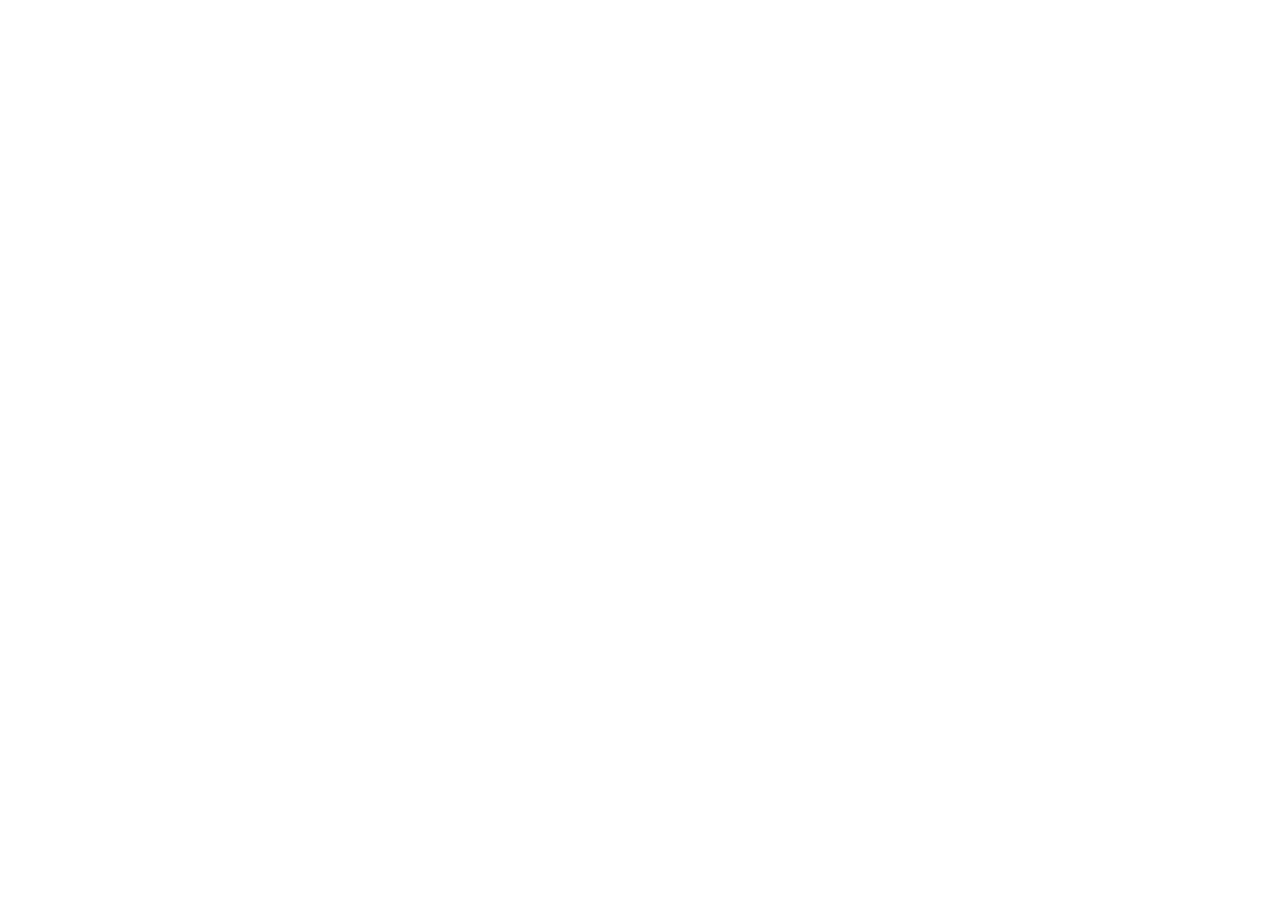
==== Progate HTML & CSS/index.html @ f0c8f847 "Add files via upload" ====
<!DOCTYPE html>
<html lang="en">
<head>
    <meta charset="UTF-8">
    <meta http-equiv="X-UA-Compatible" content="IE=edge">
    <meta name="viewport" content="width=device-width, initial-scale=1.0">
    <title>Progate HTML & CSS</title>
    <link rel="stylesheet" href="style.css">
</head>
<body>
    <!-- Bagian Header -->
    <header>

    </header>

    <!-- Bagian Footer -->
    <footer>

    </footer>
</body>
</html>
---- Progate HTML & CSS/style.css ----
/* Ini untuk mengambil font dari google font */
@import url('https://fonts.googleapis.com/css2?family=Mulish:ital,wght@0,300;0,400;0,500;0,700;1,300;1,400;1,500;1,700&display=swap');

*{
    margin: 0;
    padding: 0;
    box-sizing: border-box;
}

body{
    font-family: 'Mulish', sans-serif;
}

.container{
    max-width: 1140px;
}
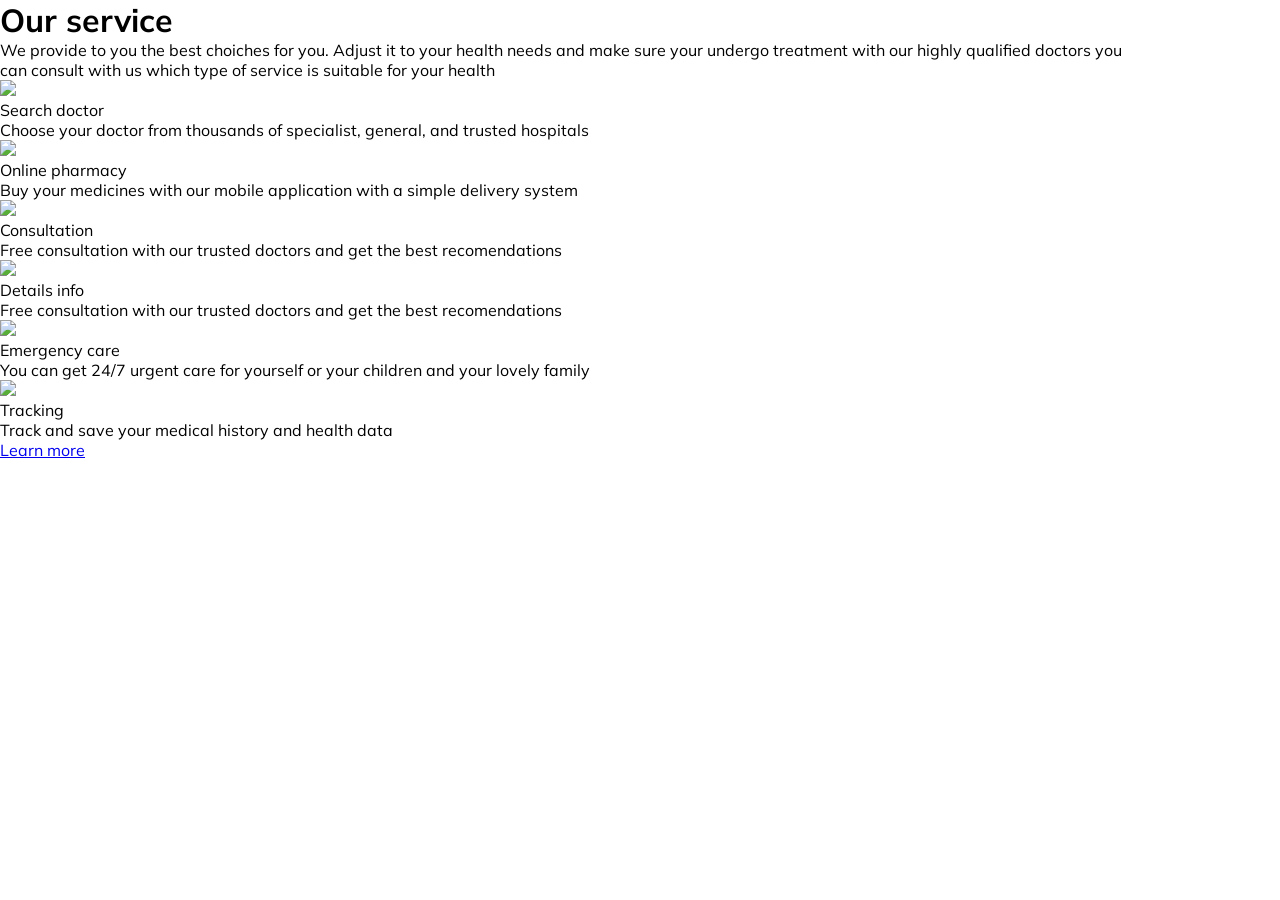
==== commit 57388c24: "Update index.html" ====
--- a/Progate HTML & CSS/index.html
+++ b/Progate HTML & CSS/index.html
@@ -12,10 +12,84 @@
     <header>
 
     </header>
+    
+    <!-- Bagian Services -->
+     <div class="lesson-wrapper">
+        <div class="container">
+            <!-- Heading-->
+            <div class="heading">
+                <h1>Our service</h1>
+                <p>We provide to you the best choiches for you. Adjust it to your health needs and make sure your undergo treatment with our highly qualified doctors you can consult with us which type of service is suitable for your health</p>
+            </div>
+
+            <!-- Macam - macam service-->
+            <div class="services">
+
+                <!-- Service 1-->
+                <div class="service">
+                    <div class="service-icon">
+                        <img src="https://github.com/Asifurrohman/progate-html-css/blob/f0c8f8474d02d9d926220e86a382071606f51126/Progate%20HTML%20&%20CSS/img/icon-search-doctor.png?raw=true" class="image">
+                        <p>Search doctor</p>
+                    </div>
+                    <p class="txt-contents">Choose your doctor from thousands of specialist, general, and trusted hospitals</p>
+                </div>
+
+                <!-- Service 2-->
+                <div class="service">
+                    <div class="service-icon">
+                        <img src="https://github.com/Asifurrohman/progate-html-css/blob/f0c8f8474d02d9d926220e86a382071606f51126/Progate%20HTML%20&%20CSS/img/icon-online-pharmacy.png?raw=true" class="image">
+                        <p>Online pharmacy</p>
+                    </div>
+                    <p class="txt-contents">Buy your medicines with our mobile application with a simple delivery system</p>
+                </div>
+
+                <!-- Service 3-->
+                <div class="service">
+                    <div class="service-icon">
+                        <img src="https://github.com/Asifurrohman/progate-html-css/blob/f0c8f8474d02d9d926220e86a382071606f51126/Progate%20HTML%20&%20CSS/img/icon-consultation.png?raw=true" class="image">
+                        <p>Consultation</p>
+                    </div>
+                    <p class="txt-contents">Free consultation with our trusted doctors and get the best recomendations</p>
+                </div>
+
+                <!-- Service 4-->
+                <div class="service">
+                    <div class="service-icon">
+                        <img src="https://github.com/Asifurrohman/progate-html-css/blob/f0c8f8474d02d9d926220e86a382071606f51126/Progate%20HTML%20&%20CSS/img/icon-details-info.png?raw=true" class="image">
+                        <p>Details info</p>
+                    </div>
+                    <p class="txt-contents">Free consultation with our trusted doctors and get the best recomendations</p>
+                </div>
+
+                <!-- Service 5-->
+                <div class="service">
+                    <div class="service-icon">
+                        <img src="https://github.com/Asifurrohman/progate-html-css/blob/f0c8f8474d02d9d926220e86a382071606f51126/Progate%20HTML%20&%20CSS/img/icon-emergency-care.png?raw=true" class="image">
+                        <p>Emergency care</p>
+                    </div>
+                    <p class="txt-contents">You can get 24/7 urgent care for yourself or your children and your lovely family</p>
+                </div>
+
+                <!-- Service 6-->
+                <div class="service">
+                    <div class="service-icon">
+                        <img src="https://github.com/Asifurrohman/progate-html-css/blob/f0c8f8474d02d9d926220e86a382071606f51126/Progate%20HTML%20&%20CSS/img/icon-tracking.png?raw=true" class="image">
+                        <p>Tracking</p>
+                    </div>
+                    <p class="txt-contents">Track and save your medical history and health data </p>
+                </div>
+            </div>
+            
+            <!-- button learn more-->
+            <div class="learn-more">
+                <a href="#" class="btn learn">Learn more</a>  
+            </div>
+        </div>
+    </div>
 
     <!-- Bagian Footer -->
     <footer>
 
     </footer>
 </body>
-</html>+</html>
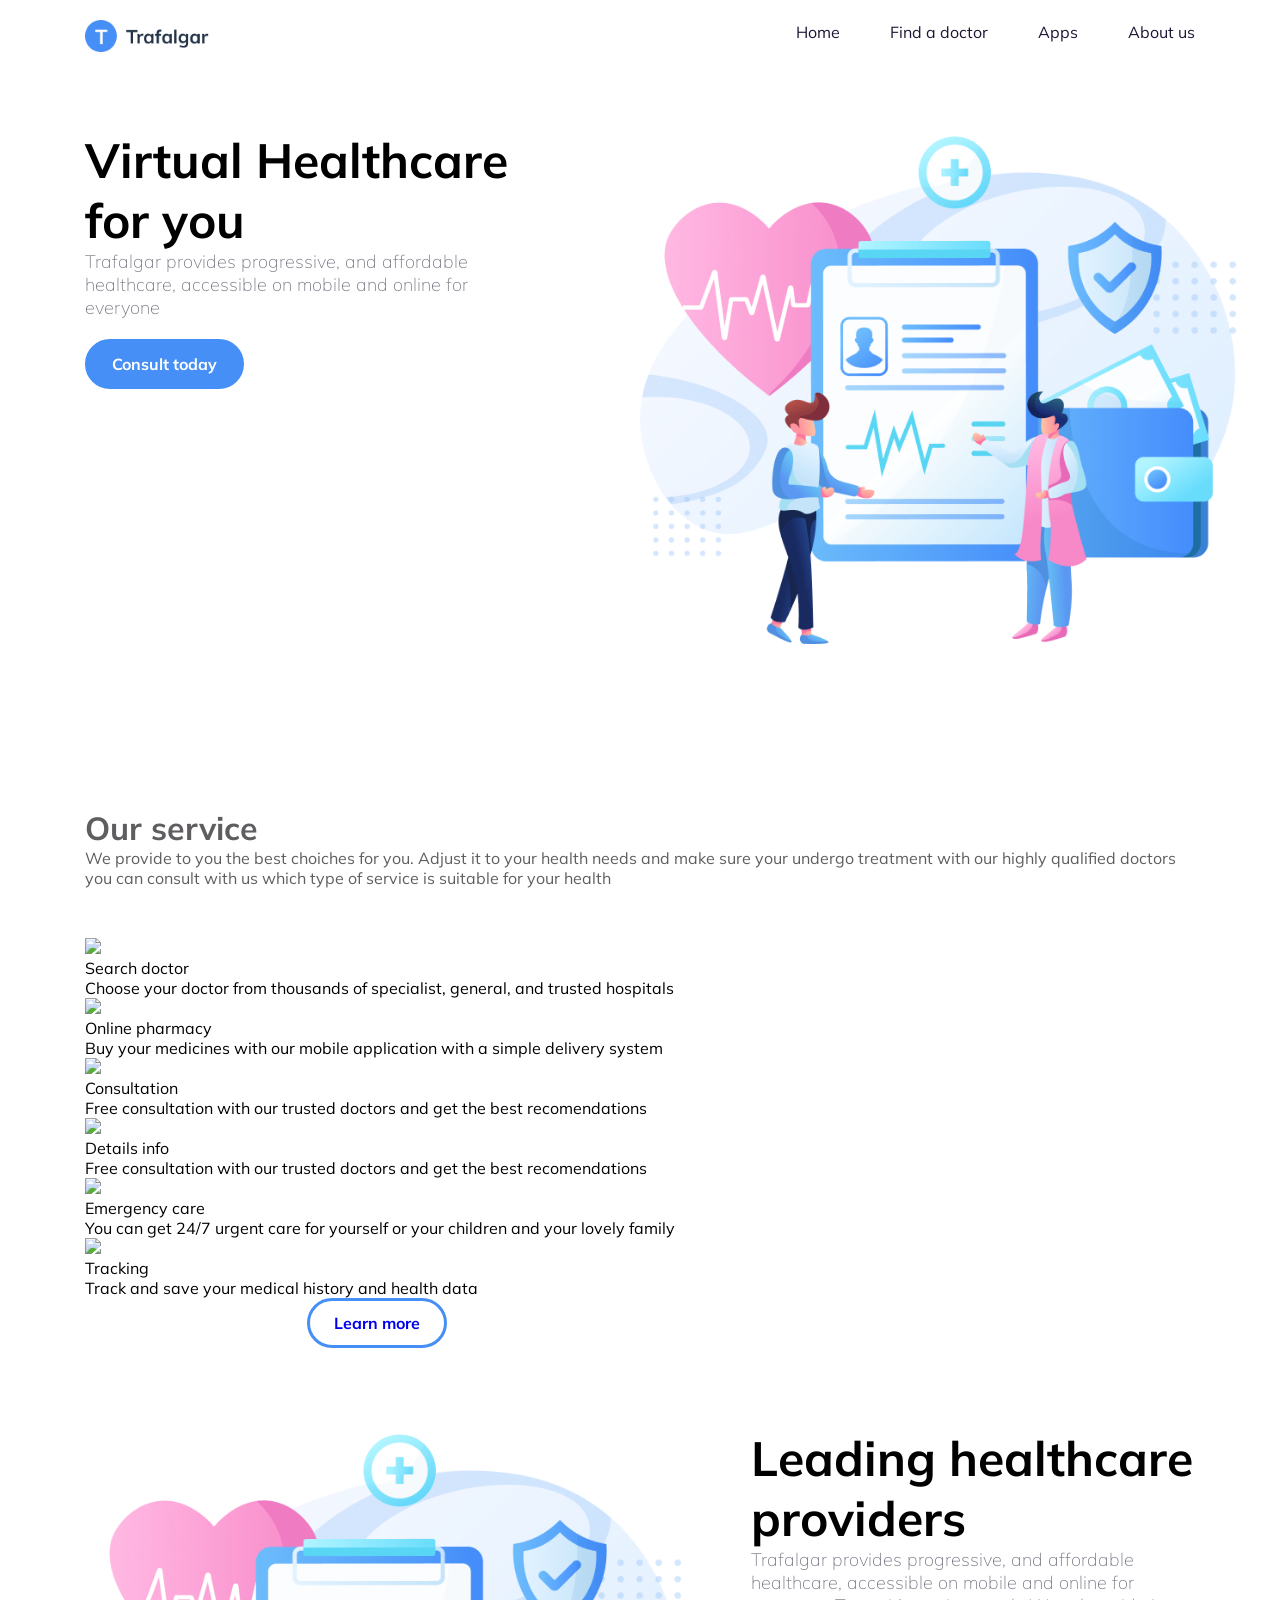
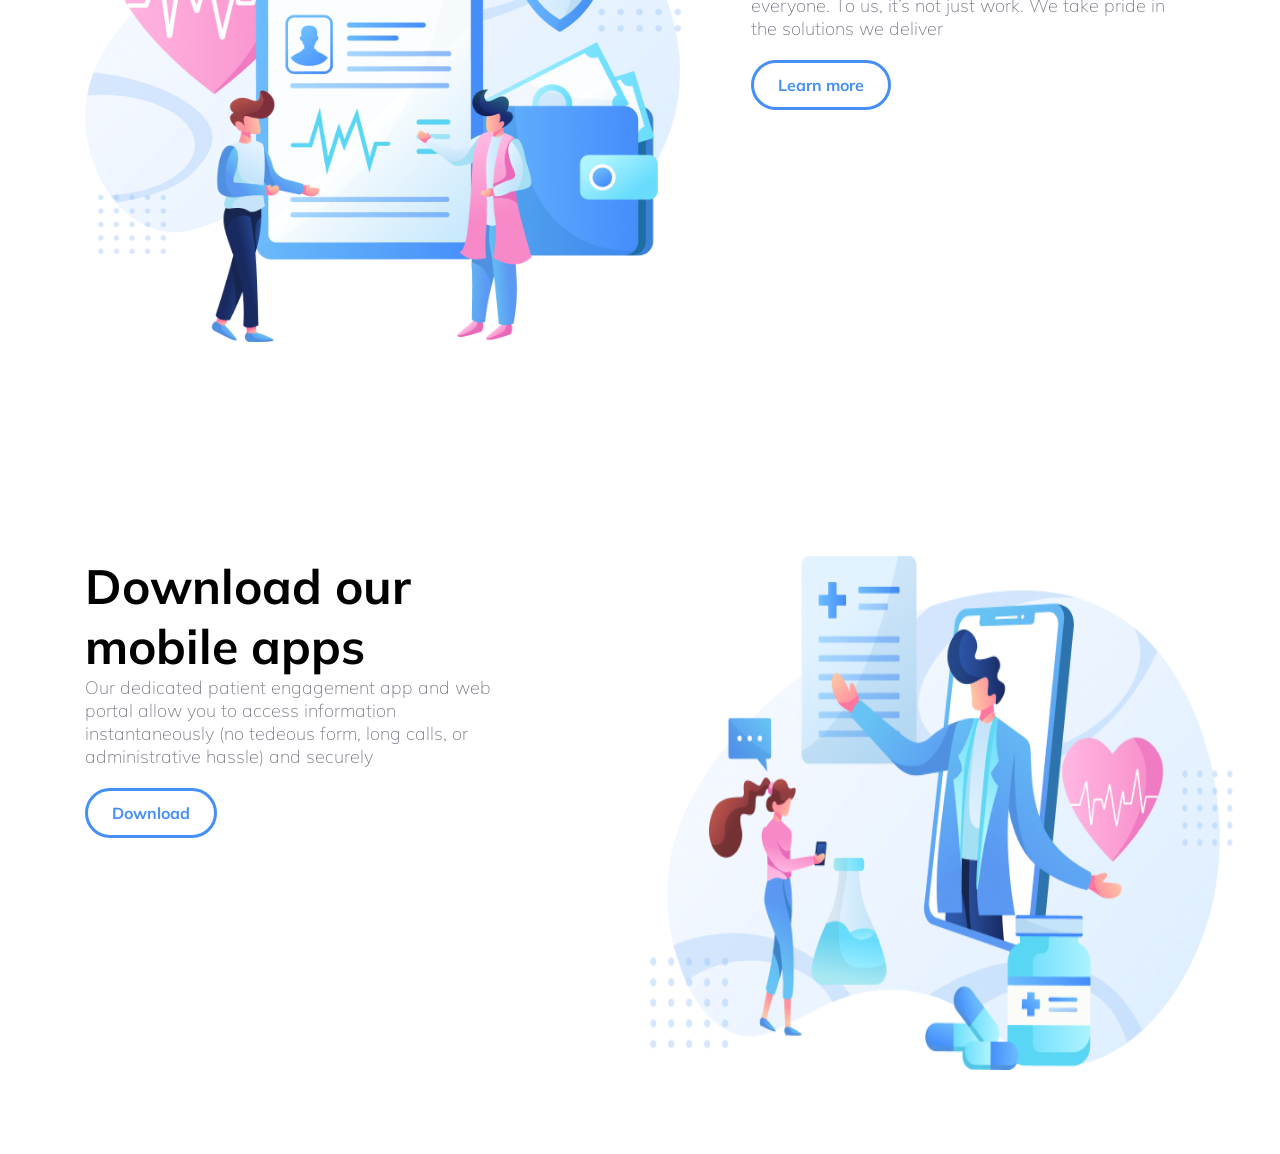
==== commit ab0987cc: "header, body, and styling" ====
--- a/Progate HTML & CSS/index.html
+++ b/Progate HTML & CSS/index.html
@@ -10,8 +10,47 @@
 <body>
     <!-- Bagian Header -->
     <header>
+        <div class="container">
+            <div class="header-left">
+              <img class="logo" src="img/logo.png">
+            </div>
+            <span class="fa fa-bars menu-icon"></span>
+            <div class="header-right">
+              <a href="#">Home</a>
+              <a href="#">Find a doctor</a>
+              <a href="#">Apps</a>
+              <a href="#">About us</a>
+            </div>
+          </div>
+    </header>
+    <div class="top-wrapper">
+      <div class="container">
+          <div></div>
+      </div>
+    </div>
 
-    </header>
+    <!-- Virtual Healthcare for you -->
+    <div class="dashboard-wrapper">
+        <div class="container">
+          <div class="heading">
+            <h2></h2>
+          </div>
+          <div class="boards">
+            <div class="board">
+                <h1>Virtual Healthcare for you</h1>
+                <p>Trafalgar provides progressive, and affordable healthcare, accessible on mobile and online for everyone</p>
+                <div class="btn-wrapper">
+                    <a href="#" class="btn consult">Consult today</a>
+                </div>
+            </div>
+            <div class="board">
+                <img src="img/header-illustration.png">
+            </div>
+            <div class="clear"></div>
+          </div>
+        </div>
+      </div>
+
     
     <!-- Bagian Services -->
      <div class="lesson-wrapper">
@@ -87,6 +126,50 @@
         </div>
     </div>
 
+          <!-- Leading healthcare providers -->
+          <div class="dashboard-wrapper">
+            <div class="container">
+              <div class="heading">
+                <h2></h2>
+              </div>
+              <div class="boards">
+                <div class="board2">
+                  <img src="img/header-illustration.png" alt="">
+                </div>
+                <div class="board2">
+                    <h1>Leading healthcare providers</h1>
+                    <p>Trafalgar provides progressive, and affordable healthcare, accessible on mobile and online for everyone. To us, it’s not just work. We take pride in the solutions we deliver</p>
+                    <div class="btn-wrapper">
+                        <a href="#" class="btn learn-more">Learn more</a>
+                    </div>
+                </div>
+                <div class="clear"></div>
+              </div>
+            </div>
+          </div>
+    
+          <!-- Download our mobile apps -->
+          <div class="dashboard-wrapper">
+            <div class="container">
+              <div class="heading">
+                <h2></h2>
+              </div>
+              <div class="boards">
+                <div class="board">
+                    <h1>Download our mobile apps</h1>
+                    <p>Our dedicated patient engagement app and web portal allow you to access information instantaneously (no tedeous form, long calls, or administrative hassle) and securely</p>
+                    <div class="btn-wrapper">
+                        <a href="#" class="btn download">Download</a>
+                    </div>
+                </div>
+                <div class="board">
+                    <img src="img/download-illustration.png">
+                </div>
+                <div class="clear"></div>
+              </div>
+            </div>
+          </div>    
+
     <!-- Bagian Footer -->
     <footer>
 
--- a/Progate HTML & CSS/style.css
+++ b/Progate HTML & CSS/style.css
@@ -11,6 +11,162 @@
     font-family: 'Mulish', sans-serif;
 }
 
-.container{
+a {
+    text-decoration: none;
+  }
+  
+  .clear {
+    clear: left;
+  }
+  
+  .container {
     max-width: 1140px;
-}+    width: 100%;
+    padding: 0 15px;
+    margin: 0 auto;
+  }
+  
+  .top-wrapper {
+    background-size: cover;
+    color: white;
+    text-align: center;
+  }
+
+  /*buttons*/
+  .btn-wrapper {
+    text-align: center;
+    margin: 20px 0;
+  }
+  
+  .btn-wrapper p {
+    margin: 10px 0;
+  }
+
+  .consult{
+      background-color: #458FF6;
+      color: white;
+      font-weight: bold;
+  }
+
+  .learn-more, .download{
+    background-color: white;
+    color: #458FF6;
+    font-weight: bold;
+  }  
+
+  
+  .btn{
+    padding: 12px 24px;
+    border-radius: 55px;
+    text-align: center;
+    left: 0;
+    float: left;
+    border-color: #458FF6;
+    border-style: solid;
+  }
+  
+  .btn:hover {
+    opacity: 1;
+  }
+
+  /*header*/
+  header {
+    height: 65px;
+    width: 100%;
+    background-color: white;
+    position :fixed;
+    top: 0;
+    z-index: 10;
+  }
+  
+  .logo {
+    width: 124px;
+    margin-top: 20px;
+  }
+  
+  .header-left {
+    float: left;
+  }
+  
+  .header-right {
+    float: right;
+    margin-right: -25px;
+  }
+  
+  .header-right a {
+    line-height: 65px;
+    padding: 0 25px;
+    color: #1F1534;
+    display: block;
+    float: left;
+    transition: all 0.5s;
+  }
+  
+  .header-right a:hover {
+    color: black;
+  }
+  
+  /*"Our Services" section*/
+  .service-wrapper {
+    padding-bottom: 80px;
+    padding-left: 5%;
+    padding-right: 5%;
+    padding-top: 80px;
+    background-color: #F8F8F8;
+    text-align: center;
+  }
+  
+  /*dashboards*/
+  .heading {
+    padding-top: 80px;
+    padding-bottom: 50px;
+    color: #5f5d60;
+  }
+
+  .dashboard-wrapper{
+    padding-bottom: 80px;
+    padding-left: 5%;
+    padding-right: 5%;
+    background-color:white;
+    text-align: left;
+
+  }
+
+  .board{
+      float:left;
+      width: 50%;
+  }
+
+  .board img{
+      width: 596px;
+      height: 514px;
+  }
+
+  .board2{
+    float:left;
+    width: 50%;
+  }
+
+  .board2 img{
+    width: 596px;
+    height: 514px;
+  }
+
+  .board2 h1, .board2 p, .learn-more{
+    margin-left: 20%;
+  }
+
+  .board h1, .board2 h1{
+    font-size: 48px;
+    font-weight: bold;
+  }
+
+  .board p, .board2 p{
+    color: #7D7987;
+    font-size: 18px;
+    font-weight: lighter;
+  }
+
+  .board p, .board h1, .consult, .download{
+    margin-right: 20%;
+  }
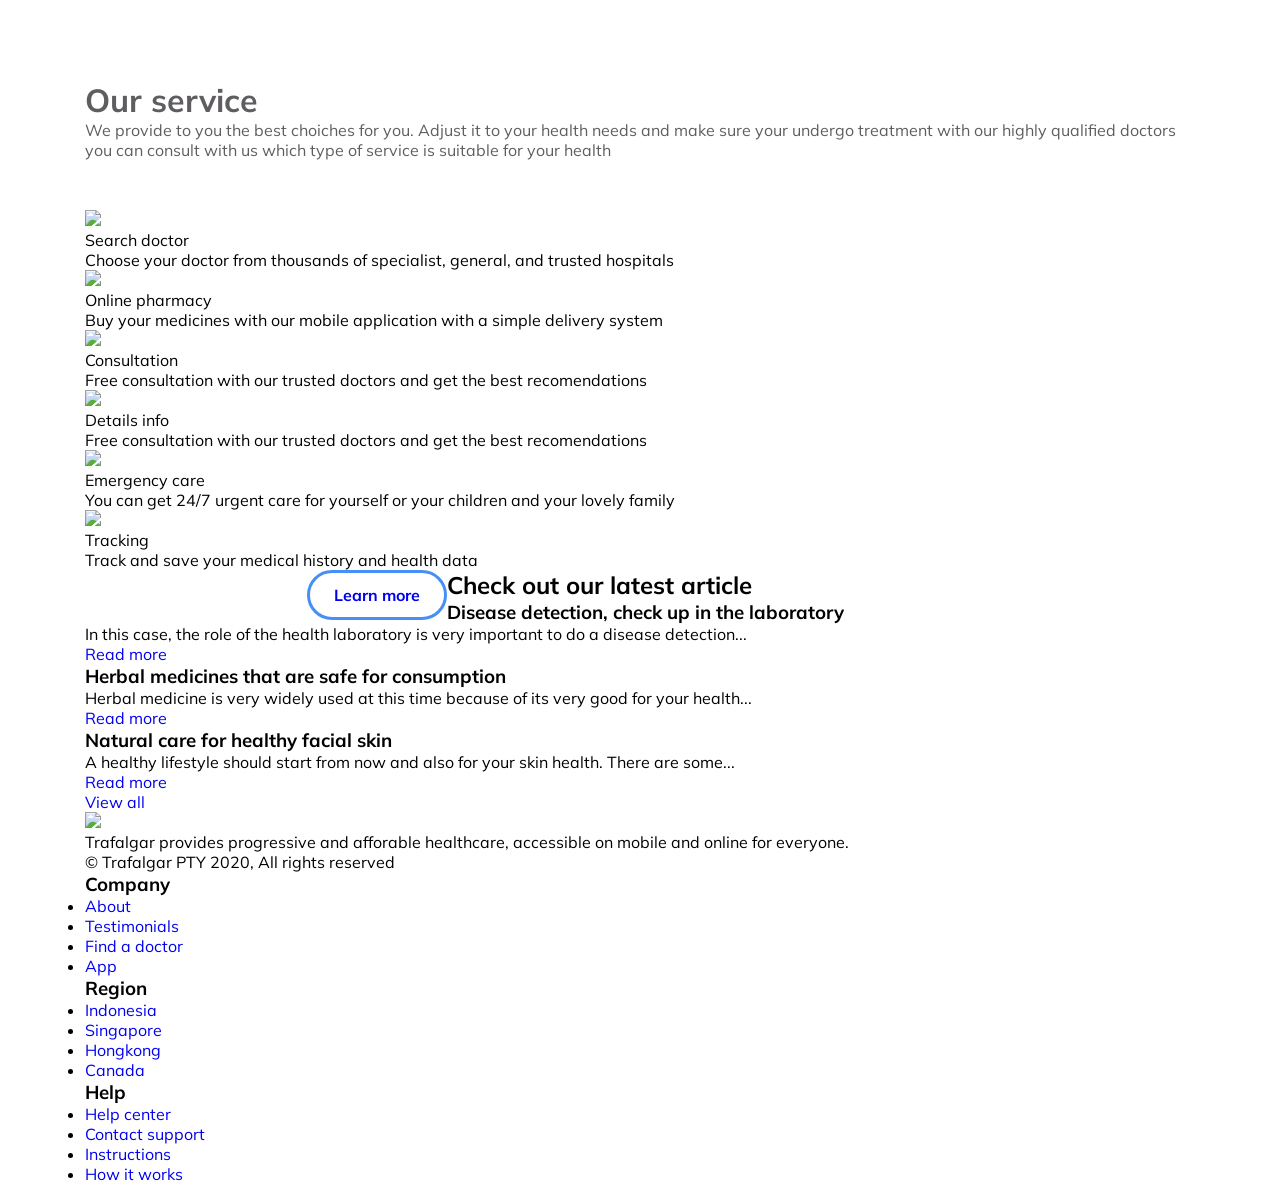
==== commit ee2598aa: "Update index.html" ====
--- a/Progate HTML & CSS/index.html
+++ b/Progate HTML & CSS/index.html
@@ -10,47 +10,8 @@
 <body>
     <!-- Bagian Header -->
     <header>
-        <div class="container">
-            <div class="header-left">
-              <img class="logo" src="img/logo.png">
-            </div>
-            <span class="fa fa-bars menu-icon"></span>
-            <div class="header-right">
-              <a href="#">Home</a>
-              <a href="#">Find a doctor</a>
-              <a href="#">Apps</a>
-              <a href="#">About us</a>
-            </div>
-          </div>
+
     </header>
-    <div class="top-wrapper">
-      <div class="container">
-          <div></div>
-      </div>
-    </div>
-
-    <!-- Virtual Healthcare for you -->
-    <div class="dashboard-wrapper">
-        <div class="container">
-          <div class="heading">
-            <h2></h2>
-          </div>
-          <div class="boards">
-            <div class="board">
-                <h1>Virtual Healthcare for you</h1>
-                <p>Trafalgar provides progressive, and affordable healthcare, accessible on mobile and online for everyone</p>
-                <div class="btn-wrapper">
-                    <a href="#" class="btn consult">Consult today</a>
-                </div>
-            </div>
-            <div class="board">
-                <img src="img/header-illustration.png">
-            </div>
-            <div class="clear"></div>
-          </div>
-        </div>
-      </div>
-
     
     <!-- Bagian Services -->
      <div class="lesson-wrapper">
@@ -126,53 +87,94 @@
         </div>
     </div>
 
-          <!-- Leading healthcare providers -->
-          <div class="dashboard-wrapper">
-            <div class="container">
-              <div class="heading">
-                <h2></h2>
-              </div>
-              <div class="boards">
-                <div class="board2">
-                  <img src="img/header-illustration.png" alt="">
-                </div>
-                <div class="board2">
-                    <h1>Leading healthcare providers</h1>
-                    <p>Trafalgar provides progressive, and affordable healthcare, accessible on mobile and online for everyone. To us, it’s not just work. We take pride in the solutions we deliver</p>
-                    <div class="btn-wrapper">
-                        <a href="#" class="btn learn-more">Learn more</a>
-                    </div>
-                </div>
-                <div class="clear"></div>
-              </div>
-            </div>
-          </div>
+    <!-- Bagian Articles -->
+    <div class="articles">
+		<div class="container">
+			<div class="head-article">
+				<h2>Check out our latest article</h2>
+				<div class="line"></div>
+			</div>
+            
+            <!-- Isi Bagian Artikel -->
+			<div class="main-article">
+				<div class="artikel">
+					<div class="article-img article-img-1"></div>
+					<div class="ket">
+						<h3>Disease detection, check up in the laboratory</h3>
+						<p>In this case, the role of the health laboratory is very important to do a disease detection...</p>
+						<a href="#">Read more</a>
+					</div>
+				</div>
+                
+				<div class="artikel">
+					<div class="article-img article-img-2"></div>
+					<div class="ket">
+						<h3>Herbal medicines that are safe for consumption</h3>
+						<p>Herbal medicine is very widely used at this time because of its very good for your health...</p>
+						<a href="#">Read more</a>
+					</div>
+				</div>
+                
+				<div class="artikel">
+					<div class="article-img article-img-3"></div>
+					<div class="ket">
+						<h3>Natural care for healthy facial skin</h3>
+						<p>A healthy lifestyle should start from now and also for your skin health. There are some...</p>
+					<a href="#">Read more</a>
+					</div>
+				</div>
+			</div>
+            
+			<div class="view-btn">
+				<a href="#">View all</a>
+			</div>
+		</div>
+	</div>
     
-          <!-- Download our mobile apps -->
-          <div class="dashboard-wrapper">
-            <div class="container">
-              <div class="heading">
-                <h2></h2>
-              </div>
-              <div class="boards">
-                <div class="board">
-                    <h1>Download our mobile apps</h1>
-                    <p>Our dedicated patient engagement app and web portal allow you to access information instantaneously (no tedeous form, long calls, or administrative hassle) and securely</p>
-                    <div class="btn-wrapper">
-                        <a href="#" class="btn download">Download</a>
-                    </div>
-                </div>
-                <div class="board">
-                    <img src="img/download-illustration.png">
-                </div>
-                <div class="clear"></div>
-              </div>
-            </div>
-          </div>    
-
     <!-- Bagian Footer -->
     <footer>
+        <div class="container">
 
+			<!-- Paling kiri -->
+			<div class="trafalgar">
+				<img src="logo-white.png">
+				<p class="desc">Trafalgar provides progressive and afforable healthcare, accessible on mobile and online for everyone.</p>
+				<p class="copyright">&copy Trafalgar PTY 2020, All rights reserved</p>
+			</div>
+
+			<!-- Kolom company -->
+			<div class="footer-links">
+				<h3>Company</h3>
+				<ul class="links">
+					<li><a href="#">About</a></li>
+					<li><a href="#">Testimonials</a></li>
+					<li><a href="#">Find a doctor</a></li>
+					<li><a href="#">App</a></li>
+				</ul>
+			</div>
+
+			<!-- kolom region -->
+			<div class="footer-links">
+				<h3>Region</h3>
+				<ul class="links">
+					<li><a href="#">Indonesia</a></li>
+					<li><a href="#">Singapore</a></li>
+					<li><a href="#">Hongkong</a></li>
+					<li><a href="#">Canada</a></li>
+				</ul>
+			</div>
+
+			<!-- kolom help -->
+			<div class="footer-links">
+				<h3>Help</h3>
+				<ul class="links">
+					<li><a href="#">Help center</a></li>
+					<li><a href="#">Contact support</a></li>
+					<li><a href="#">Instructions</a></li>
+					<li><a href="#">How it works</a></li>
+				</ul>
+			</div>
+		</div>
     </footer>
 </body>
 </html>
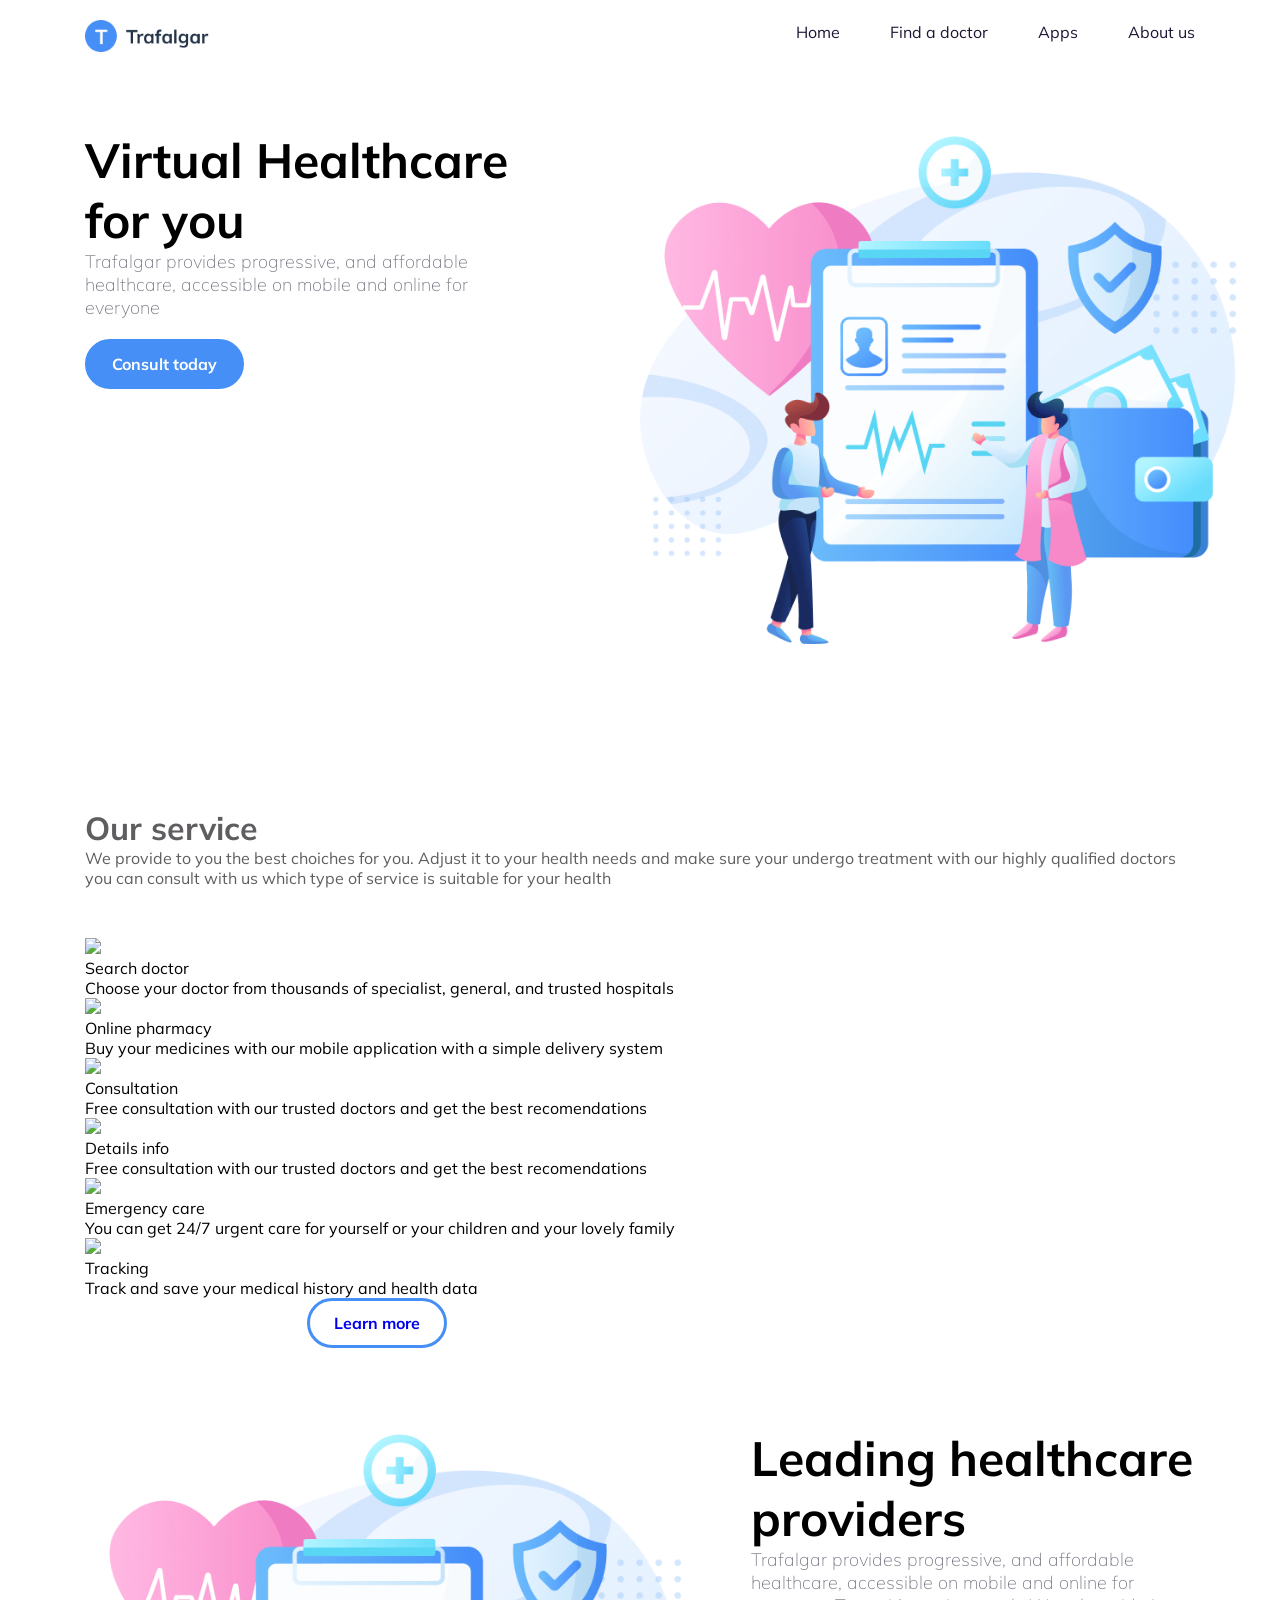
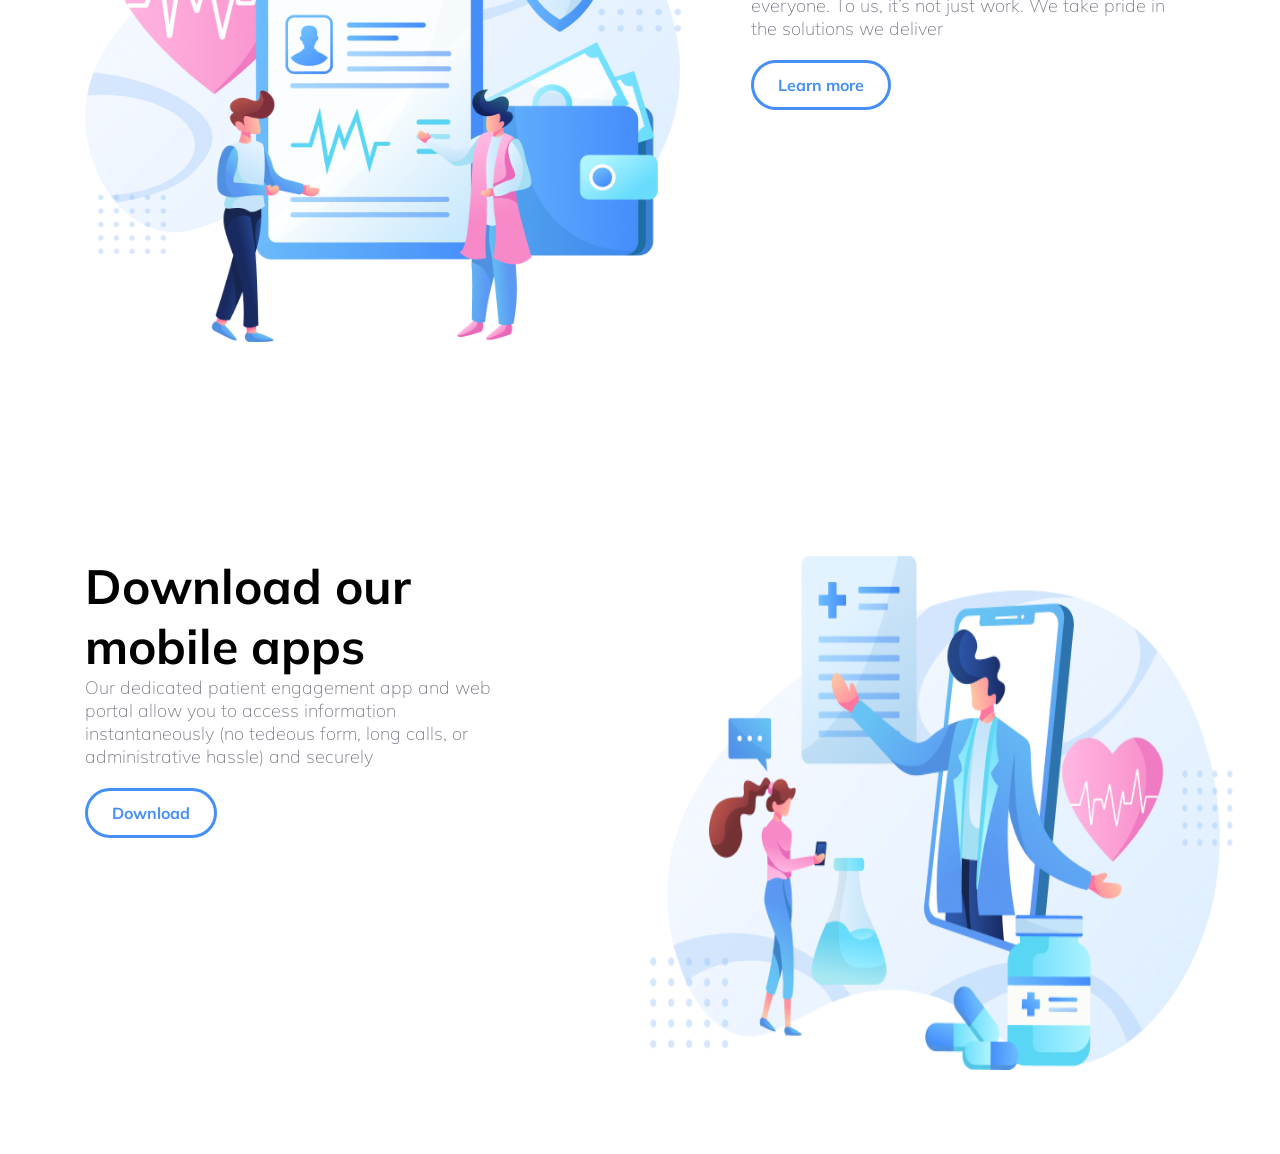
==== commit 5453b664: "Merge pull request #2 from azalia17/main Header, Body, and styling" ====
--- a/Progate HTML & CSS/index.html
+++ b/Progate HTML & CSS/index.html
@@ -10,8 +10,47 @@
 <body>
     <!-- Bagian Header -->
     <header>
+        <div class="container">
+            <div class="header-left">
+              <img class="logo" src="img/logo.png">
+            </div>
+            <span class="fa fa-bars menu-icon"></span>
+            <div class="header-right">
+              <a href="#">Home</a>
+              <a href="#">Find a doctor</a>
+              <a href="#">Apps</a>
+              <a href="#">About us</a>
+            </div>
+          </div>
+    </header>
+    <div class="top-wrapper">
+      <div class="container">
+          <div></div>
+      </div>
+    </div>
 
-    </header>
+    <!-- Virtual Healthcare for you -->
+    <div class="dashboard-wrapper">
+        <div class="container">
+          <div class="heading">
+            <h2></h2>
+          </div>
+          <div class="boards">
+            <div class="board">
+                <h1>Virtual Healthcare for you</h1>
+                <p>Trafalgar provides progressive, and affordable healthcare, accessible on mobile and online for everyone</p>
+                <div class="btn-wrapper">
+                    <a href="#" class="btn consult">Consult today</a>
+                </div>
+            </div>
+            <div class="board">
+                <img src="img/header-illustration.png">
+            </div>
+            <div class="clear"></div>
+          </div>
+        </div>
+      </div>
+
     
     <!-- Bagian Services -->
      <div class="lesson-wrapper">
@@ -87,94 +126,53 @@
         </div>
     </div>
 
-    <!-- Bagian Articles -->
-    <div class="articles">
-		<div class="container">
-			<div class="head-article">
-				<h2>Check out our latest article</h2>
-				<div class="line"></div>
-			</div>
-            
-            <!-- Isi Bagian Artikel -->
-			<div class="main-article">
-				<div class="artikel">
-					<div class="article-img article-img-1"></div>
-					<div class="ket">
-						<h3>Disease detection, check up in the laboratory</h3>
-						<p>In this case, the role of the health laboratory is very important to do a disease detection...</p>
-						<a href="#">Read more</a>
-					</div>
-				</div>
-                
-				<div class="artikel">
-					<div class="article-img article-img-2"></div>
-					<div class="ket">
-						<h3>Herbal medicines that are safe for consumption</h3>
-						<p>Herbal medicine is very widely used at this time because of its very good for your health...</p>
-						<a href="#">Read more</a>
-					</div>
-				</div>
-                
-				<div class="artikel">
-					<div class="article-img article-img-3"></div>
-					<div class="ket">
-						<h3>Natural care for healthy facial skin</h3>
-						<p>A healthy lifestyle should start from now and also for your skin health. There are some...</p>
-					<a href="#">Read more</a>
-					</div>
-				</div>
-			</div>
-            
-			<div class="view-btn">
-				<a href="#">View all</a>
-			</div>
-		</div>
-	</div>
+          <!-- Leading healthcare providers -->
+          <div class="dashboard-wrapper">
+            <div class="container">
+              <div class="heading">
+                <h2></h2>
+              </div>
+              <div class="boards">
+                <div class="board2">
+                  <img src="img/header-illustration.png" alt="">
+                </div>
+                <div class="board2">
+                    <h1>Leading healthcare providers</h1>
+                    <p>Trafalgar provides progressive, and affordable healthcare, accessible on mobile and online for everyone. To us, it’s not just work. We take pride in the solutions we deliver</p>
+                    <div class="btn-wrapper">
+                        <a href="#" class="btn learn-more">Learn more</a>
+                    </div>
+                </div>
+                <div class="clear"></div>
+              </div>
+            </div>
+          </div>
     
+          <!-- Download our mobile apps -->
+          <div class="dashboard-wrapper">
+            <div class="container">
+              <div class="heading">
+                <h2></h2>
+              </div>
+              <div class="boards">
+                <div class="board">
+                    <h1>Download our mobile apps</h1>
+                    <p>Our dedicated patient engagement app and web portal allow you to access information instantaneously (no tedeous form, long calls, or administrative hassle) and securely</p>
+                    <div class="btn-wrapper">
+                        <a href="#" class="btn download">Download</a>
+                    </div>
+                </div>
+                <div class="board">
+                    <img src="img/download-illustration.png">
+                </div>
+                <div class="clear"></div>
+              </div>
+            </div>
+          </div>    
+
     <!-- Bagian Footer -->
     <footer>
-        <div class="container">
 
-			<!-- Paling kiri -->
-			<div class="trafalgar">
-				<img src="logo-white.png">
-				<p class="desc">Trafalgar provides progressive and afforable healthcare, accessible on mobile and online for everyone.</p>
-				<p class="copyright">&copy Trafalgar PTY 2020, All rights reserved</p>
-			</div>
-
-			<!-- Kolom company -->
-			<div class="footer-links">
-				<h3>Company</h3>
-				<ul class="links">
-					<li><a href="#">About</a></li>
-					<li><a href="#">Testimonials</a></li>
-					<li><a href="#">Find a doctor</a></li>
-					<li><a href="#">App</a></li>
-				</ul>
-			</div>
-
-			<!-- kolom region -->
-			<div class="footer-links">
-				<h3>Region</h3>
-				<ul class="links">
-					<li><a href="#">Indonesia</a></li>
-					<li><a href="#">Singapore</a></li>
-					<li><a href="#">Hongkong</a></li>
-					<li><a href="#">Canada</a></li>
-				</ul>
-			</div>
-
-			<!-- kolom help -->
-			<div class="footer-links">
-				<h3>Help</h3>
-				<ul class="links">
-					<li><a href="#">Help center</a></li>
-					<li><a href="#">Contact support</a></li>
-					<li><a href="#">Instructions</a></li>
-					<li><a href="#">How it works</a></li>
-				</ul>
-			</div>
-		</div>
     </footer>
 </body>
 </html>
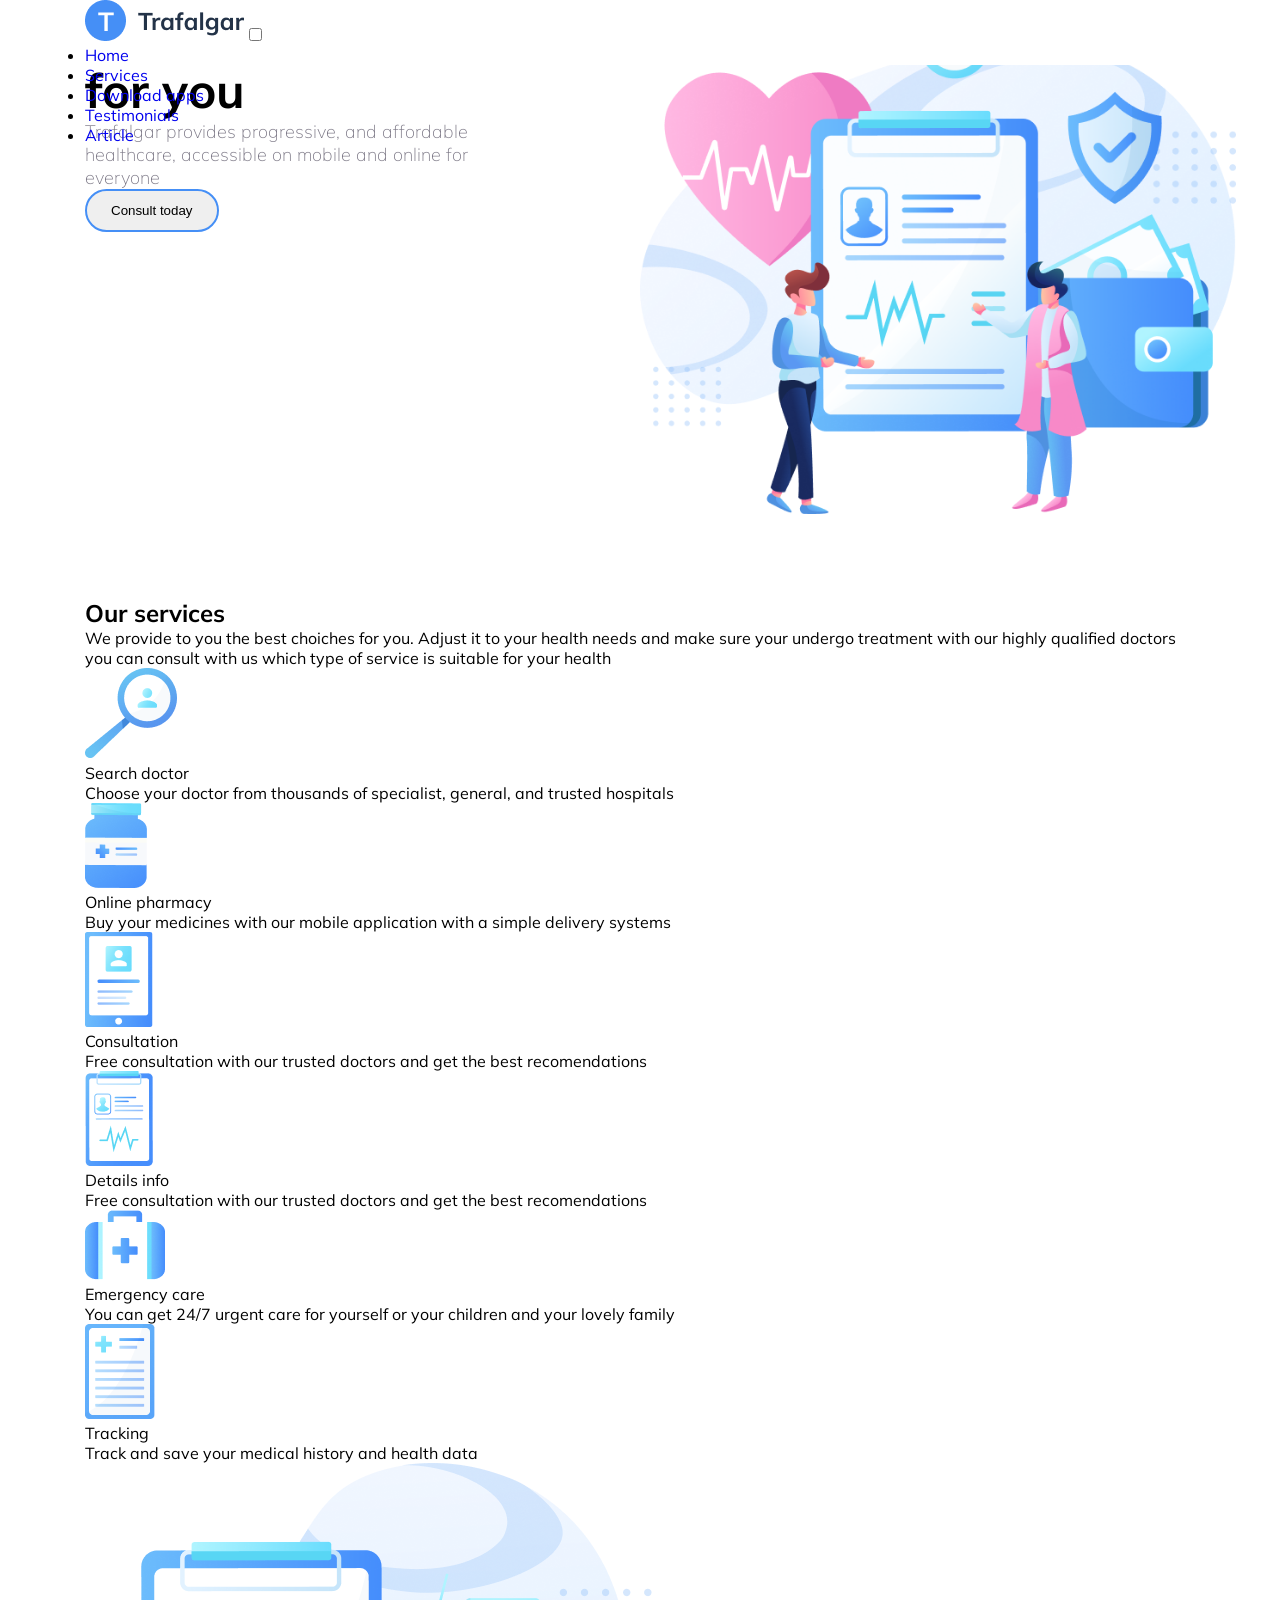
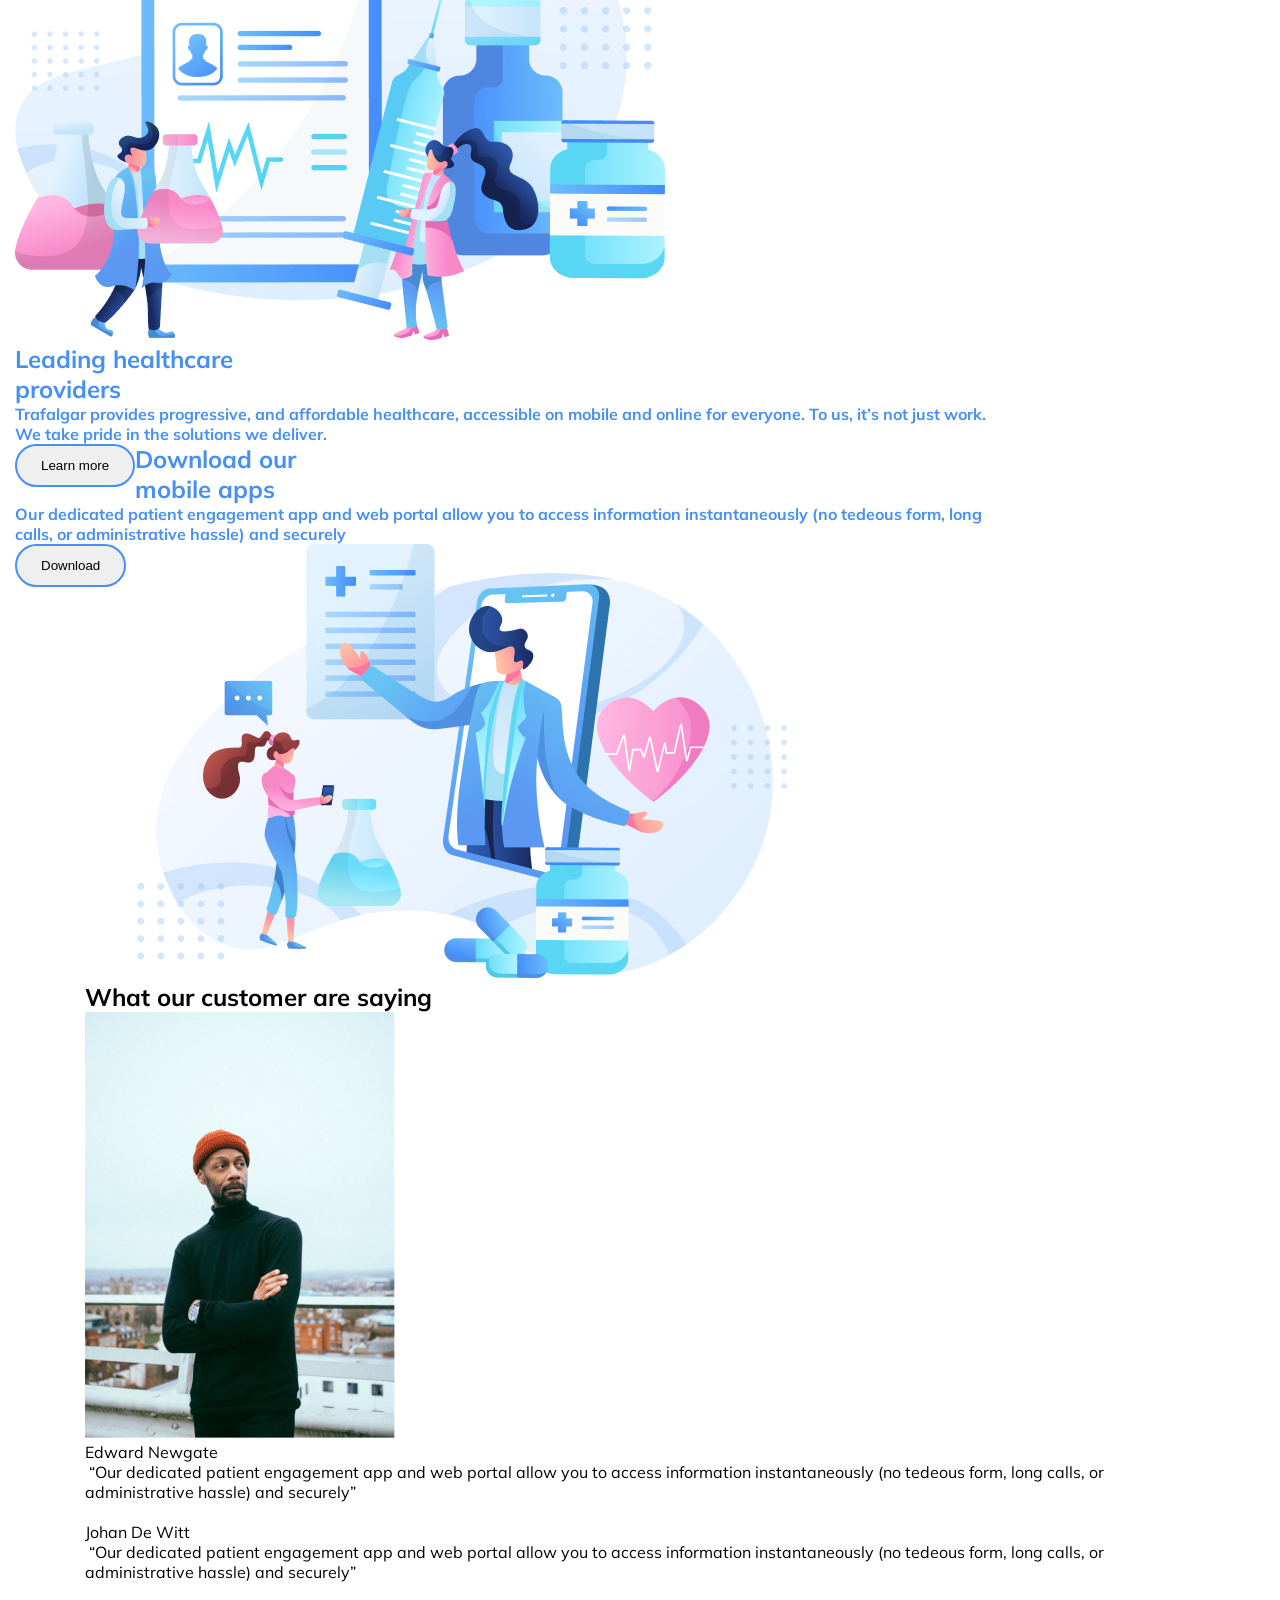
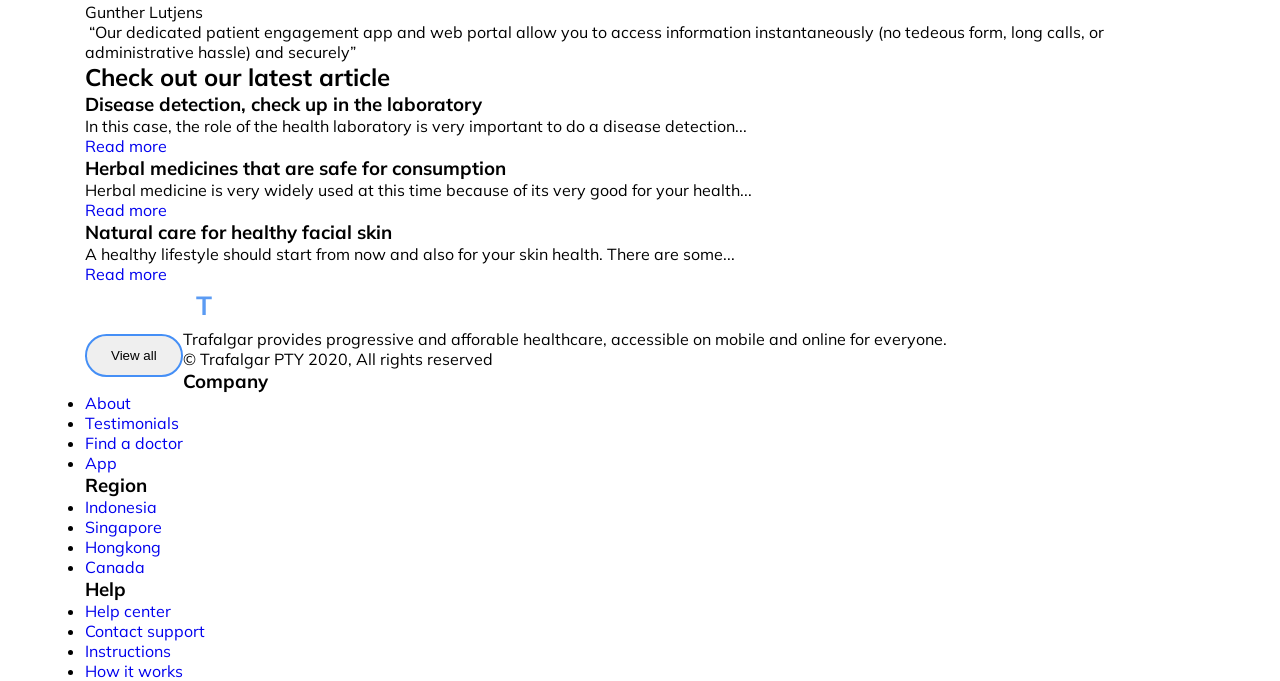
==== commit 02388162: "Bismillah done bagian html" ====
--- a/Progate HTML & CSS/index.html
+++ b/Progate HTML & CSS/index.html
@@ -4,175 +4,264 @@
     <meta charset="UTF-8">
     <meta http-equiv="X-UA-Compatible" content="IE=edge">
     <meta name="viewport" content="width=device-width, initial-scale=1.0">
-    <title>Progate HTML & CSS</title>
+    <title>Kelompok B03 || Progate HTML & CSS</title>
     <link rel="stylesheet" href="style.css">
+    <script src="https://use.fontawesome.com/3fe0436e91.js"></script>
 </head>
 <body>
     <!-- Bagian Header -->
     <header>
         <div class="container">
-            <div class="header-left">
-              <img class="logo" src="img/logo.png">
-            </div>
-            <span class="fa fa-bars menu-icon"></span>
-            <div class="header-right">
-              <a href="#">Home</a>
-              <a href="#">Find a doctor</a>
-              <a href="#">Apps</a>
-              <a href="#">About us</a>
-            </div>
-          </div>
+            <nav class="navbar">
+                <label class="navbar-toggle" id="js-navbar-toggle" for="chkToggle">
+                    <i class="fas fa-bars" style="color: black;"></i>
+                </label>
+                <a href="#" class="logo"><img src="img/logo.png" alt=""></a>
+                <input type="checkbox" id="chkToggle"></input>
+                <ul class="main-nav" id="js-menu">
+                    <li>
+                        <a href="#dashboard" class="nav-links">Home</a>
+                    </li>
+                    <li>
+                        <a href="#services" class="nav-links">Services</a>
+                    </li>
+                    <li>
+                        <a href="#download" class="nav-links">Download apps</a>
+                    </li>
+                    <li>
+                        <a href="#testimonials" class="nav-links">Testimonials</a>
+                    </li>
+                    <li>
+                        <a href="#article" class="nav-links">Article</a>
+                    </li>
+                </ul>
+            </nav>
+        </div>
+        
     </header>
-    <div class="top-wrapper">
-      <div class="container">
-          <div></div>
-      </div>
+    
+    <!-- Virtual Healthcare for you -->
+    <div class="section dashboard-wrapper" id="dashboard">
+        <div class="container">
+            <div class="boards">
+                <div class="board d-flex board-kiri">
+                    <h1>Virtual Healthcare <br> for you</h1>
+                    <p class="paragraph">Trafalgar provides progressive, and affordable healthcare, accessible on mobile and online for everyone</p>
+                    
+                    <button class="btn btn-blue">Consult today</button>
+                    
+                </div>
+                <div class="board board-kanan">
+                    <img src="img/header-illustration.png" class="dashboard-illustration">
+                </div>
+                <div class="clear"></div>
+            </div>
+        </div>
     </div>
-
-    <!-- Virtual Healthcare for you -->
-    <div class="dashboard-wrapper">
-        <div class="container">
-          <div class="heading">
-            <h2></h2>
-          </div>
-          <div class="boards">
-            <div class="board">
-                <h1>Virtual Healthcare for you</h1>
-                <p>Trafalgar provides progressive, and affordable healthcare, accessible on mobile and online for everyone</p>
-                <div class="btn-wrapper">
-                    <a href="#" class="btn consult">Consult today</a>
-                </div>
-            </div>
-            <div class="board">
-                <img src="img/header-illustration.png">
-            </div>
-            <div class="clear"></div>
-          </div>
-        </div>
-      </div>
-
-    
-    <!-- Bagian Services -->
-     <div class="lesson-wrapper">
-        <div class="container">
-            <!-- Heading-->
-            <div class="heading">
-                <h1>Our service</h1>
-                <p>We provide to you the best choiches for you. Adjust it to your health needs and make sure your undergo treatment with our highly qualified doctors you can consult with us which type of service is suitable for your health</p>
-            </div>
-
-            <!-- Macam - macam service-->
-            <div class="services">
-
-                <!-- Service 1-->
-                <div class="service">
-                    <div class="service-icon">
-                        <img src="https://github.com/Asifurrohman/progate-html-css/blob/f0c8f8474d02d9d926220e86a382071606f51126/Progate%20HTML%20&%20CSS/img/icon-search-doctor.png?raw=true" class="image">
-                        <p>Search doctor</p>
-                    </div>
-                    <p class="txt-contents">Choose your doctor from thousands of specialist, general, and trusted hospitals</p>
-                </div>
-
-                <!-- Service 2-->
-                <div class="service">
-                    <div class="service-icon">
-                        <img src="https://github.com/Asifurrohman/progate-html-css/blob/f0c8f8474d02d9d926220e86a382071606f51126/Progate%20HTML%20&%20CSS/img/icon-online-pharmacy.png?raw=true" class="image">
-                        <p>Online pharmacy</p>
-                    </div>
-                    <p class="txt-contents">Buy your medicines with our mobile application with a simple delivery system</p>
-                </div>
-
-                <!-- Service 3-->
-                <div class="service">
-                    <div class="service-icon">
-                        <img src="https://github.com/Asifurrohman/progate-html-css/blob/f0c8f8474d02d9d926220e86a382071606f51126/Progate%20HTML%20&%20CSS/img/icon-consultation.png?raw=true" class="image">
-                        <p>Consultation</p>
-                    </div>
-                    <p class="txt-contents">Free consultation with our trusted doctors and get the best recomendations</p>
-                </div>
-
-                <!-- Service 4-->
-                <div class="service">
-                    <div class="service-icon">
-                        <img src="https://github.com/Asifurrohman/progate-html-css/blob/f0c8f8474d02d9d926220e86a382071606f51126/Progate%20HTML%20&%20CSS/img/icon-details-info.png?raw=true" class="image">
-                        <p>Details info</p>
-                    </div>
-                    <p class="txt-contents">Free consultation with our trusted doctors and get the best recomendations</p>
-                </div>
-
-                <!-- Service 5-->
-                <div class="service">
-                    <div class="service-icon">
-                        <img src="https://github.com/Asifurrohman/progate-html-css/blob/f0c8f8474d02d9d926220e86a382071606f51126/Progate%20HTML%20&%20CSS/img/icon-emergency-care.png?raw=true" class="image">
-                        <p>Emergency care</p>
-                    </div>
-                    <p class="txt-contents">You can get 24/7 urgent care for yourself or your children and your lovely family</p>
-                </div>
-
-                <!-- Service 6-->
-                <div class="service">
-                    <div class="service-icon">
-                        <img src="https://github.com/Asifurrohman/progate-html-css/blob/f0c8f8474d02d9d926220e86a382071606f51126/Progate%20HTML%20&%20CSS/img/icon-tracking.png?raw=true" class="image">
-                        <p>Tracking</p>
-                    </div>
-                    <p class="txt-contents">Track and save your medical history and health data </p>
-                </div>
-            </div>
-            
-            <!-- button learn more-->
-            <div class="learn-more">
-                <a href="#" class="btn learn">Learn more</a>  
+    
+    <!-- Services -->
+    <main class="section services" id="services">
+        <div class="container">
+            <h2 class="h2-regular">Our services</h2>
+            <p class="paragraph services-paragraph">
+                We provide to you the best choiches for you. Adjust it to your health needs and make sure your undergo treatment with our highly qualified doctors you can consult with us which type of service is suitable for your health
+            </p>
+            <div class="services__wrapper">
+                <div class="services__card">
+                    <img src="img/icon-search-doctor.png" class="card__icon" alt="">
+                    <p class="card__title">Search doctor</p>
+                    <p class="card__description">
+                        Choose your doctor from thousands of specialist, general, and trusted hospitals
+                    </p>
+                </div>
+                <div class="services__card">
+                    <img src="img/icon-online-pharmacy.png" class="card__icon" alt="">
+                    <p class="card__title">Online pharmacy</p>
+                    <p class="card__description">
+                        Buy  your medicines with our mobile application with a simple delivery systems
+                    </p>
+                </div>
+                <div class="services__card">
+                    <img src="img/icon-consultation.png" class="card__icon" alt="">
+                    <p class="card__title">Consultation</p>
+                    <p class="card__description">
+                        Free consultation with our trusted doctors and get the best recomendations
+                    </p>
+                </div>
+                <div class="services__card">
+                    <img src="img/icon-details-info.png" class="card__icon" alt="">
+                    <p class="card__title">Details info</p>
+                    <p class="card__description">
+                        Free consultation with our trusted doctors and get the best recomendations
+                    </p>
+                </div>
+                <div class="services__card">
+                    <img src="img/icon-emergency-care.png" class="card__icon" alt="">
+                    <p class="card__title">Emergency care</p>
+                    <p class="card__description">
+                        You can get 24/7 urgent care for yourself or your children and your lovely family
+                    </p>
+                </div>
+                <div class="services__card">
+                    <img src="img/icon-tracking.png" class="card__icon" alt="">
+                    <p class="card__title">Tracking</p>
+                    <p class="card__description">
+                        Track and save your medical history and health data 
+                    </p>
+                </div>
+            </div>
+            
+        </div>
+    </main>
+    
+    <!-- Download -->
+    <section class="section download" id="download">
+        <div class="container d-flex download__wrapper">
+            <img src="img/leading-healthcare-illustration.png" alt="" class="download__illustration">
+            <div class="right-side">
+                <h2 class="h2-download">Leading healthcare <br> providers</h2>
+                <p class="paragraph">
+                    Trafalgar provides progressive, and affordable healthcare, accessible on mobile and online for everyone. To us, it’s not just work. We take pride 
+                    in the solutions we deliver.
+                </p>
+                <button class="btn btn-white">Learn more</button>
+            </div>
+        </div>
+        <div class="container d-flex download__wrapper download__wrapper--bawah">
+            <div class="left-side">
+                <h2 class="h2-download">Download our <br> mobile apps</h2>
+                <p class="paragraph">
+                    Our dedicated patient engagement app and 
+                    web portal allow you to access information instantaneously (no tedeous form, long calls, 
+                    or administrative hassle) and securely
+                </p>
+                <button class="btn btn-white">Download</button>
+            </div>
+            <img src="img/download-illustration.png" alt="" class="download__illustration">
+        </div>
+    </section>
+    
+    <section class="section testimonials" id="testimonials">
+        <div class="container">
+            <h2 class="h2-regular">What our customer are saying</h2>
+            <div class="testimonials__wrapper d-flex">
+                <div class="card">
+                    <div class="circular-image">
+                        <img src="img/customer-photo.png" class="card__photo" alt="">
+                    </div>
+                    <p class="card__name">Edward Newgate</p>
+                    <p class="card__testimony">
+                        &nbsp;“Our dedicated patient engagement app and 
+                        web portal allow you to access information instantaneously (no tedeous form, long calls, 
+                        or administrative hassle) and securely”
+                    </p>
+                </div>
+                <div class="card">
+                    <div class="circular-image">
+                        <img src="https://upload.wikimedia.org/wikipedia/commons/e/eb/Johan_de_Witt_%281625-1675%29%2C_Grand_Pensionary_of_Holland%2C_by_Studio_of_Adriaen_Hanneman.jpg" class="card__photo" alt="">
+                    </div>
+                    <p class="card__name">Johan De Witt</p>
+                    <p class="card__testimony">
+                        &nbsp;“Our dedicated patient engagement app and 
+                        web portal allow you to access information instantaneously (no tedeous form, long calls, 
+                        or administrative hassle) and securely”
+                    </p>
+                </div>
+                <div class="card">
+                    <div class="circular-image">
+                        <img src="http://photos.geni.com/p13/3c/81/c4/b5/5344484957e74518/x2523905283_original.jpg" class="card__photo" alt="">
+                    </div>
+                    <p class="card__name">Gunther Lutjens</p>
+                    <p class="card__testimony">
+                        &nbsp;“Our dedicated patient engagement app and 
+                        web portal allow you to access information instantaneously (no tedeous form, long calls, 
+                        or administrative hassle) and securely”
+                    </p>
+                </div>
+            </div>
+        </div>
+    </section>
+    
+    <div class="section articles" id="article">
+        <div class="container">
+            <div class="head-article">
+                <h2 class="h2-regular">Check out our latest article</h2>
+            </div>
+            <div class="main-article">
+                <div class="artikel">
+                    <div class="article-img article-img-1"></div>
+                    <div class="ket">
+                        <h3>Disease detection, check up in the laboratory</h3>
+                        <p>In this case, the role of the health laboratory is very important to do a disease detection...</p>
+                        <a href="#">Read more</a>
+                    </div>
+                </div>
+                <div class="artikel">
+                    <div class="article-img article-img-2"></div>
+                    <div class="ket">
+                        <h3>Herbal medicines that are safe for consumption</h3>
+                        <p>Herbal medicine is very widely used at this time because of its very good for your health...</p>
+                        <a href="#">Read more</a>
+                    </div>
+                </div>
+                <div class="artikel">
+                    <div class="article-img article-img-3"></div>
+                    <div class="ket">
+                        <h3>Natural care for healthy facial skin</h3>
+                        <p>A healthy lifestyle should start from now and also for your skin health. There are some...</p>
+                        <a href="#">Read more</a>
+                    </div>
+                </div>
+            </div>
+            <div class="view-btn">
+                <button class="btn btn-white" style="margin-top: 50px;">View all</button>
             </div>
         </div>
     </div>
-
-          <!-- Leading healthcare providers -->
-          <div class="dashboard-wrapper">
-            <div class="container">
-              <div class="heading">
-                <h2></h2>
-              </div>
-              <div class="boards">
-                <div class="board2">
-                  <img src="img/header-illustration.png" alt="">
-                </div>
-                <div class="board2">
-                    <h1>Leading healthcare providers</h1>
-                    <p>Trafalgar provides progressive, and affordable healthcare, accessible on mobile and online for everyone. To us, it’s not just work. We take pride in the solutions we deliver</p>
-                    <div class="btn-wrapper">
-                        <a href="#" class="btn learn-more">Learn more</a>
-                    </div>
-                </div>
-                <div class="clear"></div>
-              </div>
-            </div>
-          </div>
-    
-          <!-- Download our mobile apps -->
-          <div class="dashboard-wrapper">
-            <div class="container">
-              <div class="heading">
-                <h2></h2>
-              </div>
-              <div class="boards">
-                <div class="board">
-                    <h1>Download our mobile apps</h1>
-                    <p>Our dedicated patient engagement app and web portal allow you to access information instantaneously (no tedeous form, long calls, or administrative hassle) and securely</p>
-                    <div class="btn-wrapper">
-                        <a href="#" class="btn download">Download</a>
-                    </div>
-                </div>
-                <div class="board">
-                    <img src="img/download-illustration.png">
-                </div>
-                <div class="clear"></div>
-              </div>
-            </div>
-          </div>    
-
-    <!-- Bagian Footer -->
     <footer>
-
+        <div class="container">
+            
+            <!-- Paling kiri -->
+            <div class="trafalgar">
+                <img src="img/logo-white.png">
+                <p class="desc">Trafalgar provides progressive and afforable healthcare, accessible on mobile and online for everyone.</p>
+                <p class="copyright">&copy Trafalgar PTY 2020, All rights reserved</p>
+            </div>
+            
+            <!-- Kolom company -->
+            <div class="footer-links">
+                <h3>Company</h3>
+                <ul class="links">
+                    <li><a href="#">About</a></li>
+                    <li><a href="#">Testimonials</a></li>
+                    <li><a href="#">Find a doctor</a></li>
+                    <li><a href="#">App</a></li>
+                </ul>
+            </div>
+            
+            <!-- kolom region -->
+            <div class="footer-links">
+                <h3>Region</h3>
+                <ul class="links">
+                    <li><a href="#">Indonesia</a></li>
+                    <li><a href="#">Singapore</a></li>
+                    <li><a href="#">Hongkong</a></li>
+                    <li><a href="#">Canada</a></li>
+                </ul>
+            </div>
+            
+            <!-- kolom help -->
+            <div class="footer-links">
+                <h3>Help</h3>
+                <ul class="links">
+                    <li><a href="#">Help center</a></li>
+                    <li><a href="#">Contact support</a></li>
+                    <li><a href="#">Instructions</a></li>
+                    <li><a href="#">How it works</a></li>
+                </ul>
+            </div>
+        </div>
     </footer>
+    
 </body>
 </html>
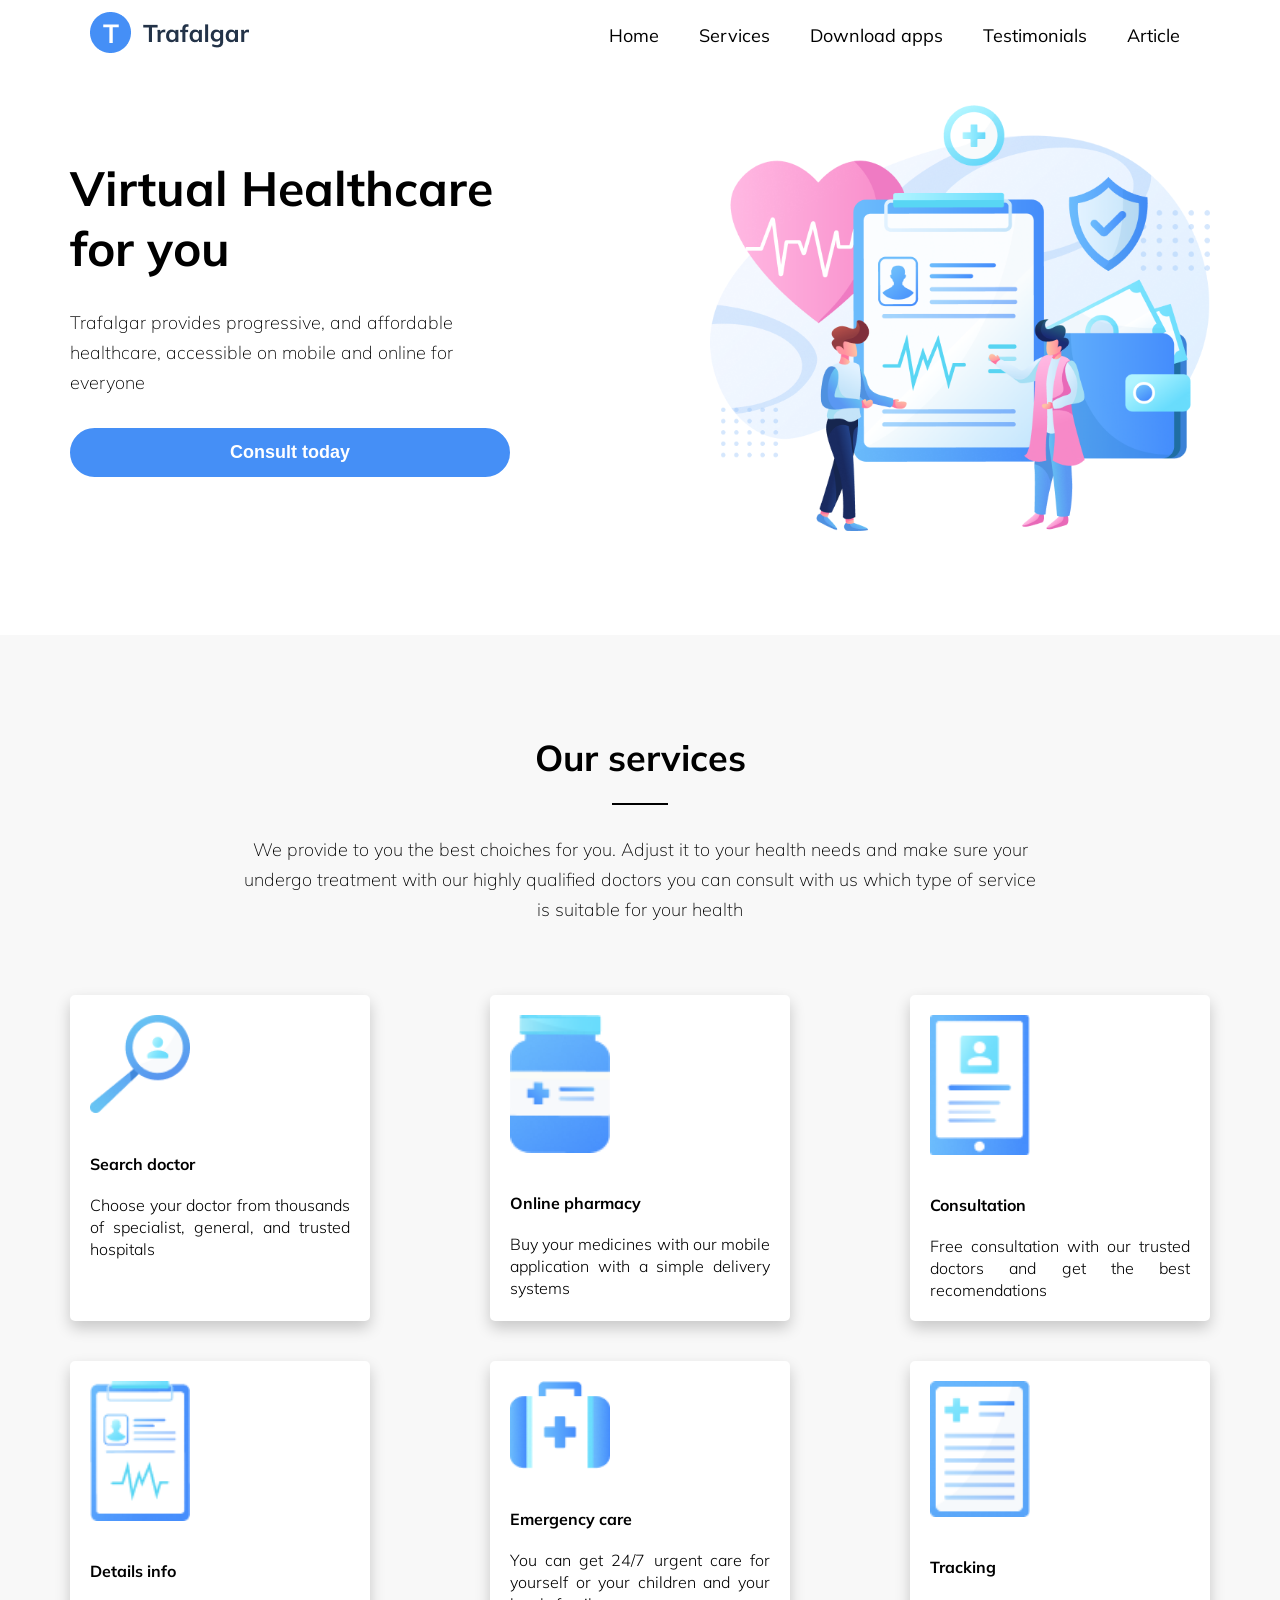
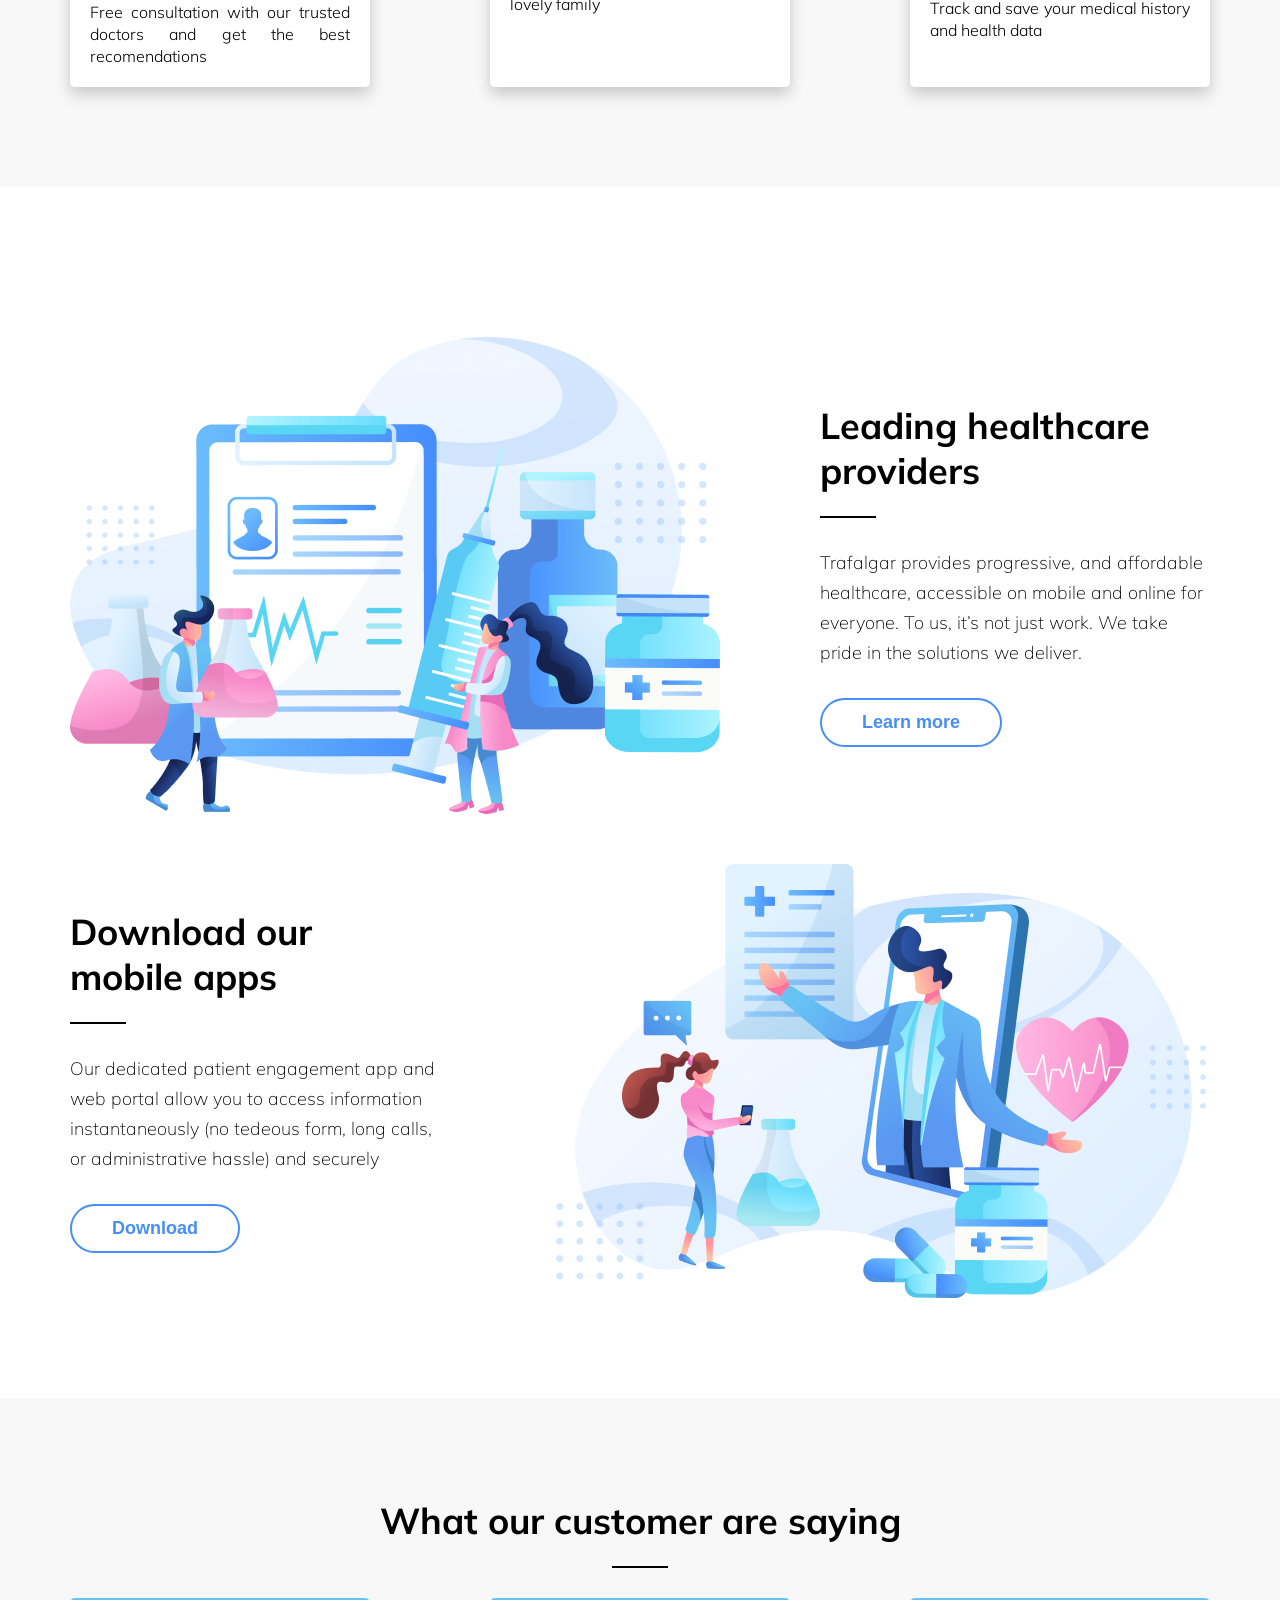
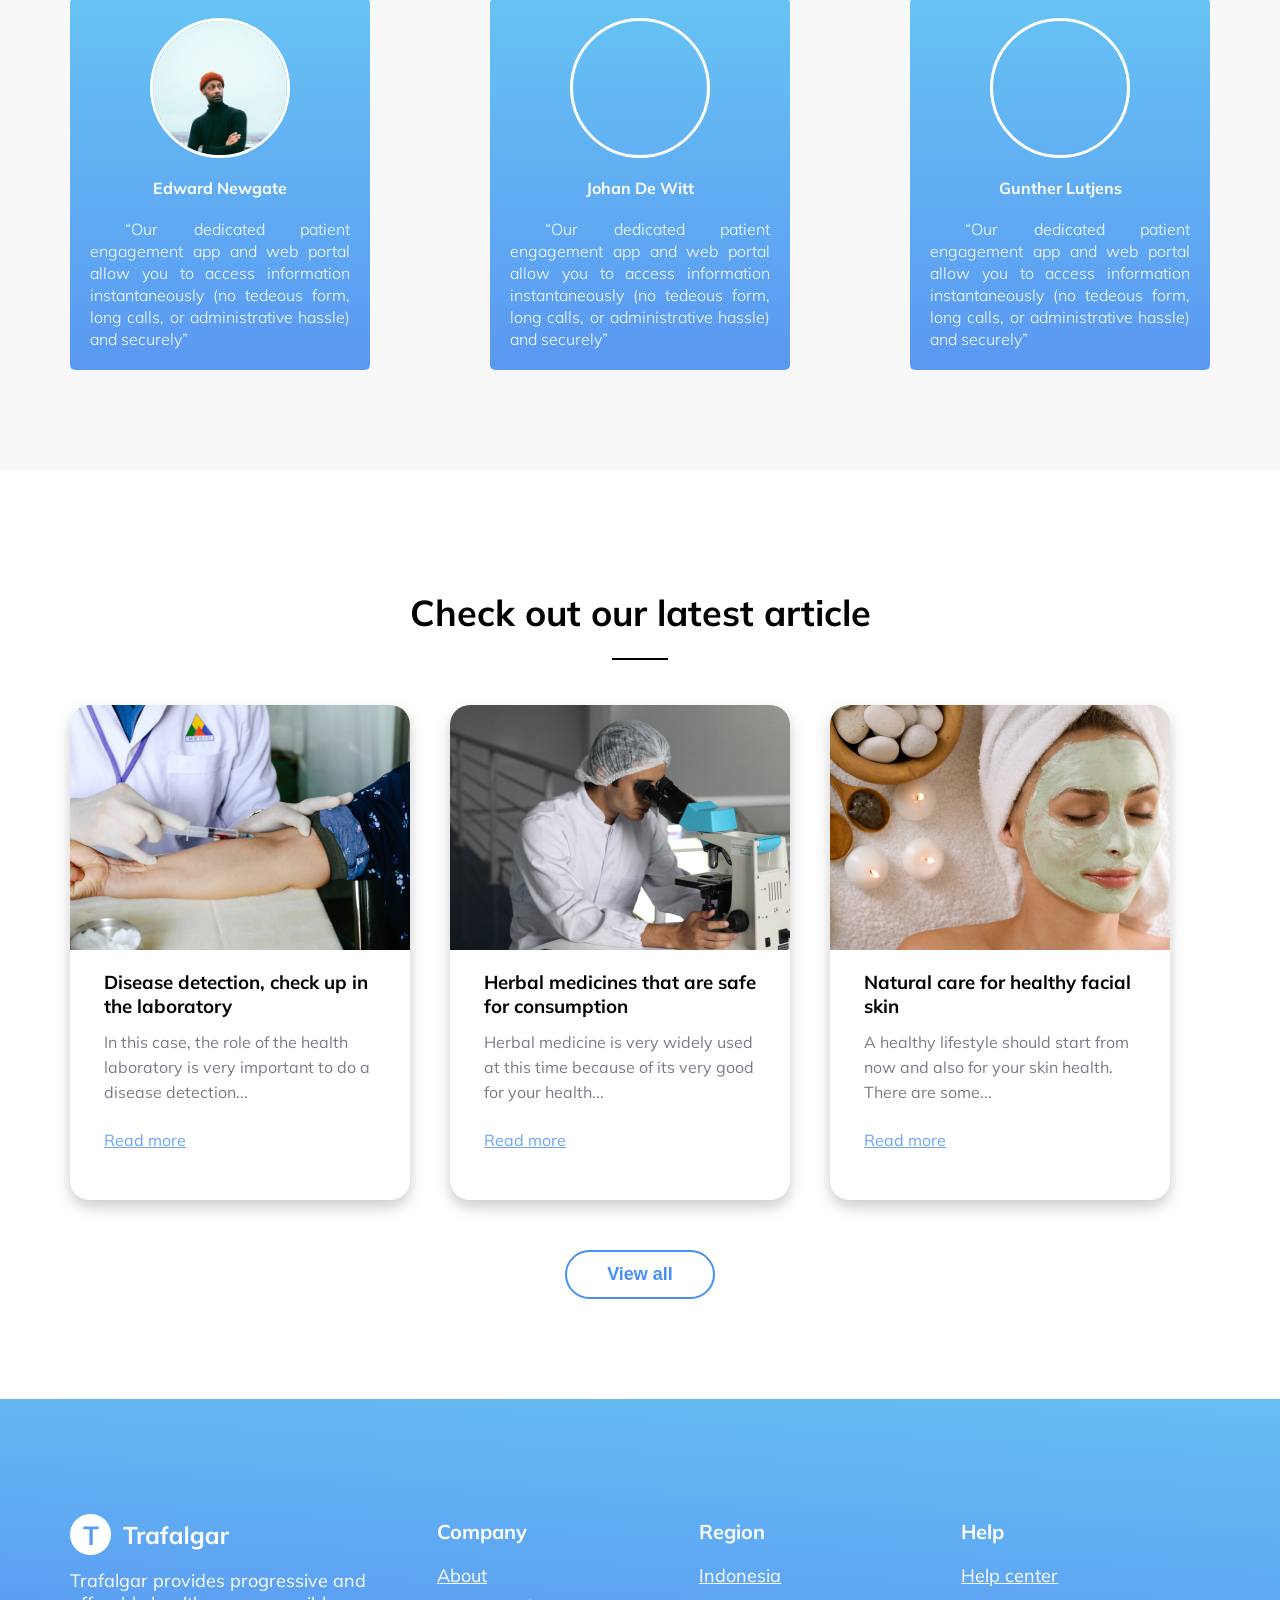
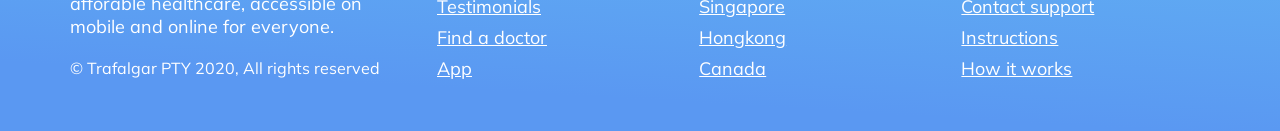
==== commit 2277e683: "Final hanya menambahkan nama nama anggota kelompok dalam komentar" ====
--- a/Progate HTML & CSS/index.html
+++ b/Progate HTML & CSS/index.html
@@ -1,3 +1,13 @@
+<!--
+     Proyek ini dikerjakan oleh:
+    * Ardilan Hilmi Pramulintang 
+    * Azalia Amanda Putri Sampurno
+    * Mafatihul Hidayah
+    * Muhammad Asifurrohman 
+-->
+
+
+
 <!DOCTYPE html>
 <html lang="en">
 <head>
--- a/Progate HTML & CSS/style.css
+++ b/Progate HTML & CSS/style.css
@@ -7,166 +7,621 @@
     box-sizing: border-box;
 }
 
+h2{
+    font-size: 36px;
+    font-weight: bold;
+}
+
+h1{
+    font-size: 48px;
+    font-weight: bold;
+}
+
 body{
     font-family: 'Mulish', sans-serif;
 }
 
-a {
-    text-decoration: none;
-  }
-  
-  .clear {
-    clear: left;
-  }
-  
-  .container {
+html{
+    scroll-behavior: smooth;
+}
+
+.container{
     max-width: 1140px;
     width: 100%;
-    padding: 0 15px;
     margin: 0 auto;
-  }
-  
-  .top-wrapper {
-    background-size: cover;
-    color: white;
-    text-align: center;
-  }
-
-  /*buttons*/
-  .btn-wrapper {
-    text-align: center;
-    margin: 20px 0;
-  }
-  
-  .btn-wrapper p {
-    margin: 10px 0;
-  }
-
-  .consult{
-      background-color: #458FF6;
-      color: white;
-      font-weight: bold;
-  }
-
-  .learn-more, .download{
-    background-color: white;
+}
+
+.section{
+    padding-top: 100px;
+    padding-bottom: 100px;
+}
+
+.d-flex{
+    display: flex;
+}
+
+.download__wrapper{
+    padding-top: 50px;
+    padding-top: 50px;
+    
+    align-items: center;
+}
+
+.btn{
+    font-size: 18px;
+    padding: 12px 40px;
+    border-radius: 50px;
+    cursor: pointer;
+}
+
+.btn-white{
+    background-color: #fff;
     color: #458FF6;
+    border: 2px solid #458FF6;
     font-weight: bold;
-  }  
-
-  
-  .btn{
-    padding: 12px 24px;
-    border-radius: 55px;
-    text-align: center;
-    left: 0;
-    float: left;
-    border-color: #458FF6;
-    border-style: solid;
-  }
-  
-  .btn:hover {
-    opacity: 1;
-  }
-
-  /*header*/
-  header {
+    transition: background-color .2s;
+}
+
+.btn-blue{
+    background-color: #458FF6;
+    color: #fff;
+    border: 2px solid #458FF6;
+    font-weight: bold;
+    transition: background-color .2s;
+}
+
+.btn-white:hover{
+    background-color: #458FF6;
+    color: #fff;
+}
+
+/* Header */
+header {
     height: 65px;
     width: 100%;
-    background-color: white;
+    /* background-color: white; */
     position :fixed;
     top: 0;
     z-index: 10;
-  }
-  
-  .logo {
+    background-color: #fff;
+}
+
+.navbar {
+    font-size: 18px;
+    padding-bottom: 10px;
+    background-color: #fff;
+}
+
+.main-nav {
+    list-style-type: none;
+    display: none;
+}
+
+.nav-links{
+    text-decoration: none;
+    color: #000;
+}
+
+.main-nav li {
+    text-align: center;
+    margin: 15px auto;
+}
+
+.logo {
+    display: inline-block;
+    margin-top: 10px;
+    margin-left: 20px;
+}
+
+.navbar-toggle {
+    position: absolute;
+    top: 10px;
+    right: 20px;
+    cursor: pointer;
+    color: rgba(255, 255, 255, 0.8);
+    font-size: 24px;
+}
+
+#chkToggle {
+    display: none;
+}
+
+#chkToggle:checked + ul.main-nav {
+    display: block;
+}
+
+.logo {
     width: 124px;
     margin-top: 20px;
-  }
-  
-  .header-left {
+}
+
+/* .header-left {
     float: left;
-  }
-  
-  .header-right {
+}
+
+.header-right {
     float: right;
     margin-right: -25px;
-  }
-  
-  .header-right a {
+}
+
+.header-right a {
     line-height: 65px;
     padding: 0 25px;
     color: #1F1534;
     display: block;
     float: left;
     transition: all 0.5s;
-  }
-  
-  .header-right a:hover {
+    text-decoration: none;
+}
+
+.header-right a:hover {
     color: black;
-  }
-  
-  /*"Our Services" section*/
-  .service-wrapper {
-    padding-bottom: 80px;
-    padding-left: 5%;
-    padding-right: 5%;
-    padding-top: 80px;
+} */
+
+/* Dashboard */
+.dashboard-wrapper{
+    padding-top: 100px;
+}
+
+.boards{
+    display: flex;
+}
+
+.board{
+    width: 50%;
+    justify-content: center;
+}
+
+.board-kiri{
+    flex-direction: column;
+    margin-right: 200px;
+}
+
+.dashboard-illustration{
+    max-width: 500px;
+}
+
+/* Services */
+.services{
     background-color: #F8F8F8;
+}
+
+.services__wrapper{
+    display: flex;
+    flex-wrap: wrap;
+    justify-content: space-between;
+}
+
+.services-paragraph{
+    width: 800px;
     text-align: center;
-  }
-  
-  /*dashboards*/
-  .heading {
-    padding-top: 80px;
-    padding-bottom: 50px;
-    color: #5f5d60;
-  }
-
-  .dashboard-wrapper{
-    padding-bottom: 80px;
-    padding-left: 5%;
-    padding-right: 5%;
-    background-color:white;
-    text-align: left;
-
-  }
-
-  .board{
-      float:left;
-      width: 50%;
-  }
-
-  .board img{
-      width: 596px;
-      height: 514px;
-  }
-
-  .board2{
-    float:left;
-    width: 50%;
-  }
-
-  .board2 img{
-    width: 596px;
-    height: 514px;
-  }
-
-  .board2 h1, .board2 p, .learn-more{
-    margin-left: 20%;
-  }
-
-  .board h1, .board2 h1{
-    font-size: 48px;
+    margin: 0 auto;
+}
+
+.services__card{
+    background-color: #fff;
+    color: #000;
+    border-radius: 5px;
+    width: 300px;
+    padding: 20px;
+    box-shadow: 0 7px 15px rgba(0, 0, 0, 0.2);
+    margin-top: 40px;
+    
+    display: flex;
+    flex-direction: column;
+    align-items: left;
+    
+}
+
+.card__icon{
+    width: 100px;
+}
+
+.card__title{
     font-weight: bold;
-  }
-
-  .board p, .board2 p{
+    margin-top: 40px;
+    margin-bottom: 20px;
+}
+
+.card__description{
+    font-weight: 300;
+    line-height: 22px;
+    text-align: justify;
+}
+
+/* Download */
+
+.right-side{
+    margin-left: 100px;
+}
+
+.left-side{
+    margin-right: 100px;
+}
+
+.paragraph{
+    font-size: 18px;
+    font-weight: 100;
+    line-height: 30px;
+    margin-top: 30px;
+    margin-bottom: 30px;
+}
+
+.h2-download{
+    position: relative;
+    margin-bottom: 55px;
+}
+
+.h2-download::after{
+    position: absolute;
+    content: '';
+    height: 2px;
+    bottom: -25px; 
+    left: 0;
+    right: 0;
+    width: 56px;
+    background: #000;
+}
+
+.h2-regular{
+    position: relative;
+    margin-bottom: 55px;
+    text-align: center;
+}
+
+.h2-regular::after{
+    position: absolute;
+    content: '';
+    height: 2px;
+    bottom: -25px; 
+    left: 0;
+    right: 0;
+    margin: 0 auto;
+    width: 56px;
+    background: #000;
+}
+
+.text-align-center{
+    text-align: center;
+}
+
+.testimonials{
+    background-color: #F8F8F8;
+}
+
+.testimonials__wrapper{
+    justify-content: space-between;
+}
+
+.card{
+    background: linear-gradient(to bottom, #67C3F3, #5A98F2);
+    color: #fff;
+    border-radius: 5px;
+    width: 300px;
+    padding: 20px;
+    
+    display: flex;
+    flex-direction: column;
+    align-items: center;
+    
+}
+
+.circular-image {
+    position: relative;
+    width: 140px;
+    height: 140px;
+    overflow: hidden;
+    border-radius: 50%;
+    border: 3px solid #fff;
+}
+
+.card__photo{
+    width: 100%;
+    height: auto;
+}
+
+.card__name{
+    font-weight: bold;
+    margin-top: 20px;
+    margin-bottom: 20px;
+}
+
+.card__testimony{
+    font-weight: 300;
+    line-height: 22px;
+    text-align: justify;
+}
+
+/* Artikel dan Footer*/
+
+.head-article{
+    text-align: center;
+    margin-bottom: 70px;
+}
+
+.head-article h2{
+    margin: 20px auto;
+}
+
+.line{
+    margin: 0 auto;
+    width: 56px;
+    height: 2px;
+    background-color: #000;
+}
+
+.main-article{
+    display: flex;
+}
+
+.artikel{
+    flex: auto;
+    background-color: white;
+    width: 30%;
+    box-shadow: 0 7px 15px rgba(0, 0, 0, 0.2);
+    border-radius: 20px;
+    margin-right: 40px;
+}
+
+.article-img{
+    border-top-right-radius: 20px;
+    border-top-left-radius: 20px;
+    width: 100%;
+    height: 245px;
+    background-size: cover;
+}
+
+.article-img-1{
+    background: url('img/article-img-1.png');
+}
+
+.article-img-2{
+    background: url('img/article-img-2.png');
+}
+
+.article-img-3{
+    background: url('img/article-img-3.png');
+}
+
+.ket{
+    width: 80%;
+    margin: 20px auto 50px auto;
+    
+}
+
+.ket p{
+    display: inline-block;
+    margin-top: 12px;
+    line-height: 25px;
+    font-size: 16px;
     color: #7D7987;
+    
+}
+
+.ket a{
+    display: inline-block;
+    margin-top: 25px;
+    color: #458FF6;
+    opacity: 0.8;
+}
+
+.ket a:hover{
+    opacity: 1;
+}
+
+.view-btn{
+    text-align: center;
+}
+
+.view-btn a{
+    color: #458FF6;
+    border: 2px solid #458FF6;
+    padding: 10px 60px;
+    border-radius: 30px;
+    display: inline-block;
+    margin: 60px auto 200px auto;
+}
+
+.view-btn a:hover{
+    background-color: #458FF6;
+    color: #fff;
+}
+
+footer{
+    height: 332px;
+    background: linear-gradient(183.41deg, #67C3F3 -8.57%, #5A98F2 82.96%);
+    color: #fff;
+}
+
+footer a{
+    color: #fff;
     font-size: 18px;
-    font-weight: lighter;
-  }
-
-  .board p, .board h1, .consult, .download{
-    margin-right: 20%;
-  }
+}
+
+.trafalgar{
+    margin-top: 115px;
+    float: left;
+    width: 30%;
+}
+
+.desc{
+    font-size: 18px;
+    display: inline-block;
+    padding-top: 10px;
+}
+
+.copyright{
+    font-size: 16px;
+    padding-top: 20px;
+}
+
+.footer-links{
+    padding: 120px 25px 0 25px;
+    float: left;
+    width: 23%;
+}
+
+.links{
+    margin-top: 20px;
+}
+
+.links li{
+    margin-top: 8px;
+    list-style: none;
+}
+
+.footer-links h3{
+    font-size: 20px;
+}
+
+
+
+/* Responsive Parts */
+@media screen and (min-width: 768px) {
+    .navbar {
+        display: flex;
+        justify-content: space-between;
+        padding-bottom: 0;
+        height: 70px;
+        align-items: center;
+    }
+    
+    #chkToggle:checked + ul.main-nav {
+        display: flex;
+    }
+    
+    .main-nav {
+        display: flex;
+        margin-right: 30px;
+        flex-direction: row;
+        justify-content: flex-end;
+    }
+    
+    .hamburger{
+        width: 3px;
+    }
+    
+    .main-nav li {
+        margin: 0;
+    }
+    
+    .nav-links {
+        margin-left: 40px;
+    }
+    
+    .logo {
+        margin-top: 0;
+    }
+    
+    .navbar-toggle {
+        display: none;
+    }
+    
+    .nav-links:hover {
+        color: #458FF6;
+    }
+}
+
+@media screen and (max-width: 768px) {
+
+    h1{
+        font-size: 40px;
+    }
+
+    h2{
+        font-size: 32px;
+    }
+
+    .board-kanan{
+        display: none;
+    }
+
+    .board-kiri{
+        width: 90%;
+        text-align: center;
+        margin: 0 auto;
+    }
+
+    .section{
+        width: 100%;
+        padding: auto 20px;
+    }
+
+    .services-paragraph{
+        width: 90%;
+    }
+
+    .services__wrapper{
+        justify-content: space-around;
+    }
+
+    .services__card{
+        width: 35%;
+    }
+
+    .card__icon{
+        width: 70px;
+    }
+
+    .download__wrapper{
+        flex-direction: column;
+        text-align: center;
+    }
+
+    .download__wrapper--bawah{
+        flex-direction: column-reverse;
+    }
+
+    .download__illustration{
+        width: 80%;
+    }
+
+    .left-side{
+        margin-right: 0;
+        margin-top: 50px;
+        width: 90%;
+    }
+
+    .right-side{
+        margin-left: 0;
+        margin-top: 50px;
+        width: 90%;
+    }
+
+    .h2-download::after{
+        margin: 0 auto;
+    }
+
+    .testimonials__wrapper{
+        flex-direction: column;
+        align-items: center;
+    }
+
+    .card{
+        width: 60%;
+        margin: 20px auto;
+    }
+
+    .main-article{
+        display: flex;
+        flex-direction: column;
+        align-items: center;
+    }
+
+    .artikel{
+        width: 80%;
+        margin-right: 0;
+        margin: 20px auto;
+    }
+
+    .trafalgar{
+        margin-top: 90px;
+        text-align: center;
+        /* float: left; */
+        width: 100%;
+    }
+
+    .footer-links{
+        display: none;
+    }
+}
